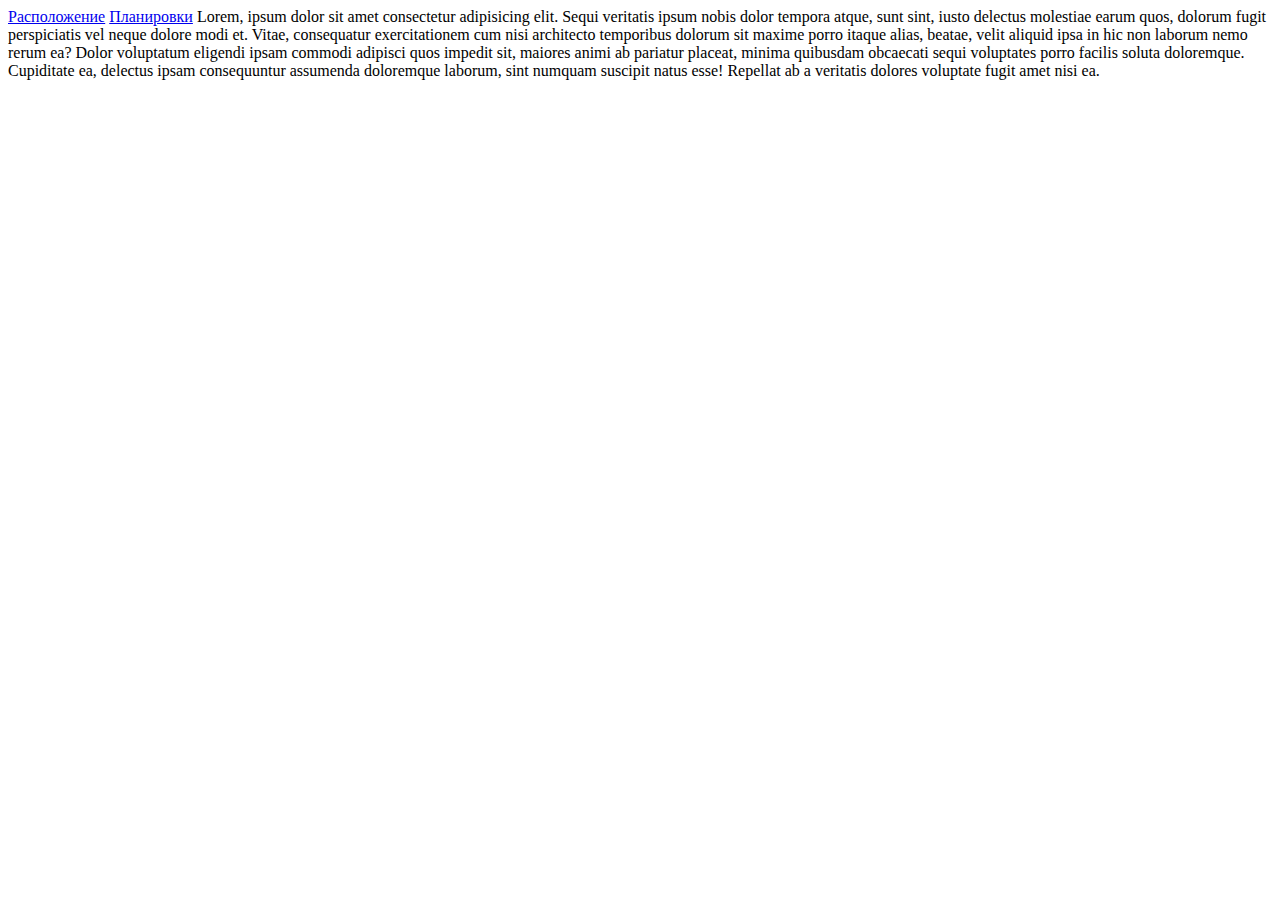
==== index.html @ dd92b2f6 "инициализация проекта" ====
<!DOCTYPE html>
<html lang="ru">
<head>
  <meta charset="UTF-8">
  <meta http-equiv="X-UA-Compatible" content="IE=edge">
  <meta name="viewport" content="width=device-width, initial-scale=1.0">
  <link rel="stylesheet" href="css/style.min.css">
  <title>Document</title>
  
</head>
<body>
  <a href="location.html">Расположение</a>
  <a href="plans.html">Планировки</a>
  Lorem, ipsum dolor sit amet consectetur adipisicing elit. Sequi veritatis ipsum nobis dolor tempora atque, sunt sint, iusto delectus molestiae earum quos, dolorum fugit perspiciatis vel neque dolore modi et. Vitae, consequatur exercitationem cum nisi architecto temporibus dolorum sit maxime porro itaque alias, beatae, velit aliquid ipsa in hic non laborum nemo rerum ea? Dolor voluptatum eligendi ipsam commodi adipisci quos impedit sit, maiores animi ab pariatur placeat, minima quibusdam obcaecati sequi voluptates porro facilis soluta doloremque. Cupiditate ea, delectus ipsam consequuntur assumenda doloremque laborum, sint numquam suscipit natus esse! Repellat ab a veritatis dolores voluptate fugit amet nisi ea.
</body>
</html>
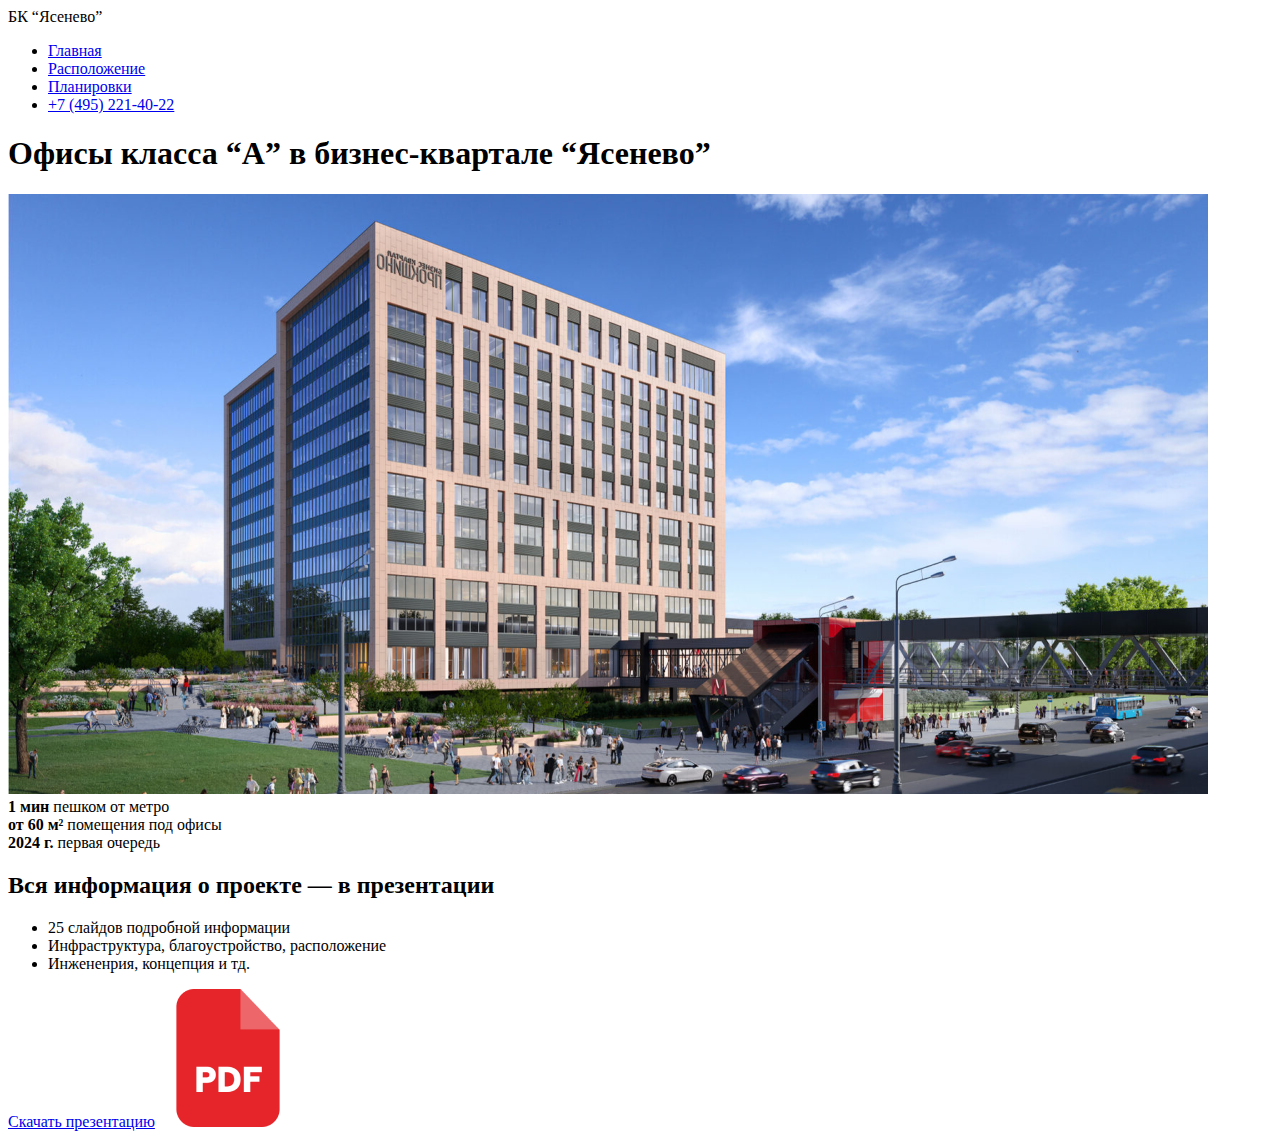
==== commit de7e0d36: "next" ====
--- a/index.html
+++ b/index.html
@@ -1,16 +1,65 @@
 <!DOCTYPE html>
 <html lang="ru">
+
 <head>
   <meta charset="UTF-8">
   <meta http-equiv="X-UA-Compatible" content="IE=edge">
   <meta name="viewport" content="width=device-width, initial-scale=1.0">
   <link rel="stylesheet" href="css/style.min.css">
-  <title>Document</title>
-  
+  <link rel="stylesheet" href="css/header.min.css">
+  <link rel="stylesheet" href="css/hero.min.css">
+  <title>БК “Ясенево” | Главная</title>
 </head>
+
 <body>
-  <a href="location.html">Расположение</a>
-  <a href="plans.html">Планировки</a>
-  Lorem, ipsum dolor sit amet consectetur adipisicing elit. Sequi veritatis ipsum nobis dolor tempora atque, sunt sint, iusto delectus molestiae earum quos, dolorum fugit perspiciatis vel neque dolore modi et. Vitae, consequatur exercitationem cum nisi architecto temporibus dolorum sit maxime porro itaque alias, beatae, velit aliquid ipsa in hic non laborum nemo rerum ea? Dolor voluptatum eligendi ipsam commodi adipisci quos impedit sit, maiores animi ab pariatur placeat, minima quibusdam obcaecati sequi voluptates porro facilis soluta doloremque. Cupiditate ea, delectus ipsam consequuntur assumenda doloremque laborum, sint numquam suscipit natus esse! Repellat ab a veritatis dolores voluptate fugit amet nisi ea.
+  <div class="wrapper">
+    <header>
+      <div class="container">
+        <div class="header">
+          <div class="header__logo">БК “Ясенево”</div>
+          <nav>
+            <ul class="nav">
+              <li class="nav__item"><a href="/">Главная</a></li>
+              <li class="nav__item"><a href="location.html">Расположение</a></li>
+              <li class="nav__item"><a href="plans.html">Планировки</a></li>
+              <li class="nav__item nav__item_button"><a href="tel:+74952214022">+7 (495) 221-40-22</a></li>
+            </ul>
+          </nav>
+        </div>
+      </div>
+    </header>
+    <main>
+      <div class="container">
+        <section class="hero">
+          <h1 class="hero__title">Офисы класса “А” в бизнес-квартале “Ясенево”</h1>
+          <img class="hero__image" src="/assets/images/Mask group.png" alt="Бизнес квартал">
+          <div class="hero__parametrs">
+            <div class="hero__parametrs__item">
+              <span><strong>1 мин</strong></span>
+              <span>пешком от метро</span>
+            </div>
+            <div class="hero__parametrs__item">
+              <span><strong>от 60 м²</strong></span>
+              <span>помещения под офисы</span>
+            </div>
+            <div class="hero__parametrs__item">
+              <span><strong>2024 г.</strong></span>
+              <span>первая очередь</span>
+            </div>
+          </div>
+        </section>
+        <section class="pdf">
+          <h2 class="pdf__title">Вся информация о проекте — в презентации</h2>
+          <ul>
+            <li>25 слайдов подробной информации</li>
+            <li>Инфраструктура, благоустройство, расположение</li>
+            <li>Инжененрия, концепция и тд.</li>
+          </ul>
+          <a href="/assets/Obrazets-polnogo-dizai-n-proekta-1.pdf" class="pdf__link pdf__link_button">Скачать презентацию</a>
+          <img src="/assets/images/image 6.png" alt="" class="pdf__image">
+        </section>
+      </div>
+    </main>
 </body>
+
 </html>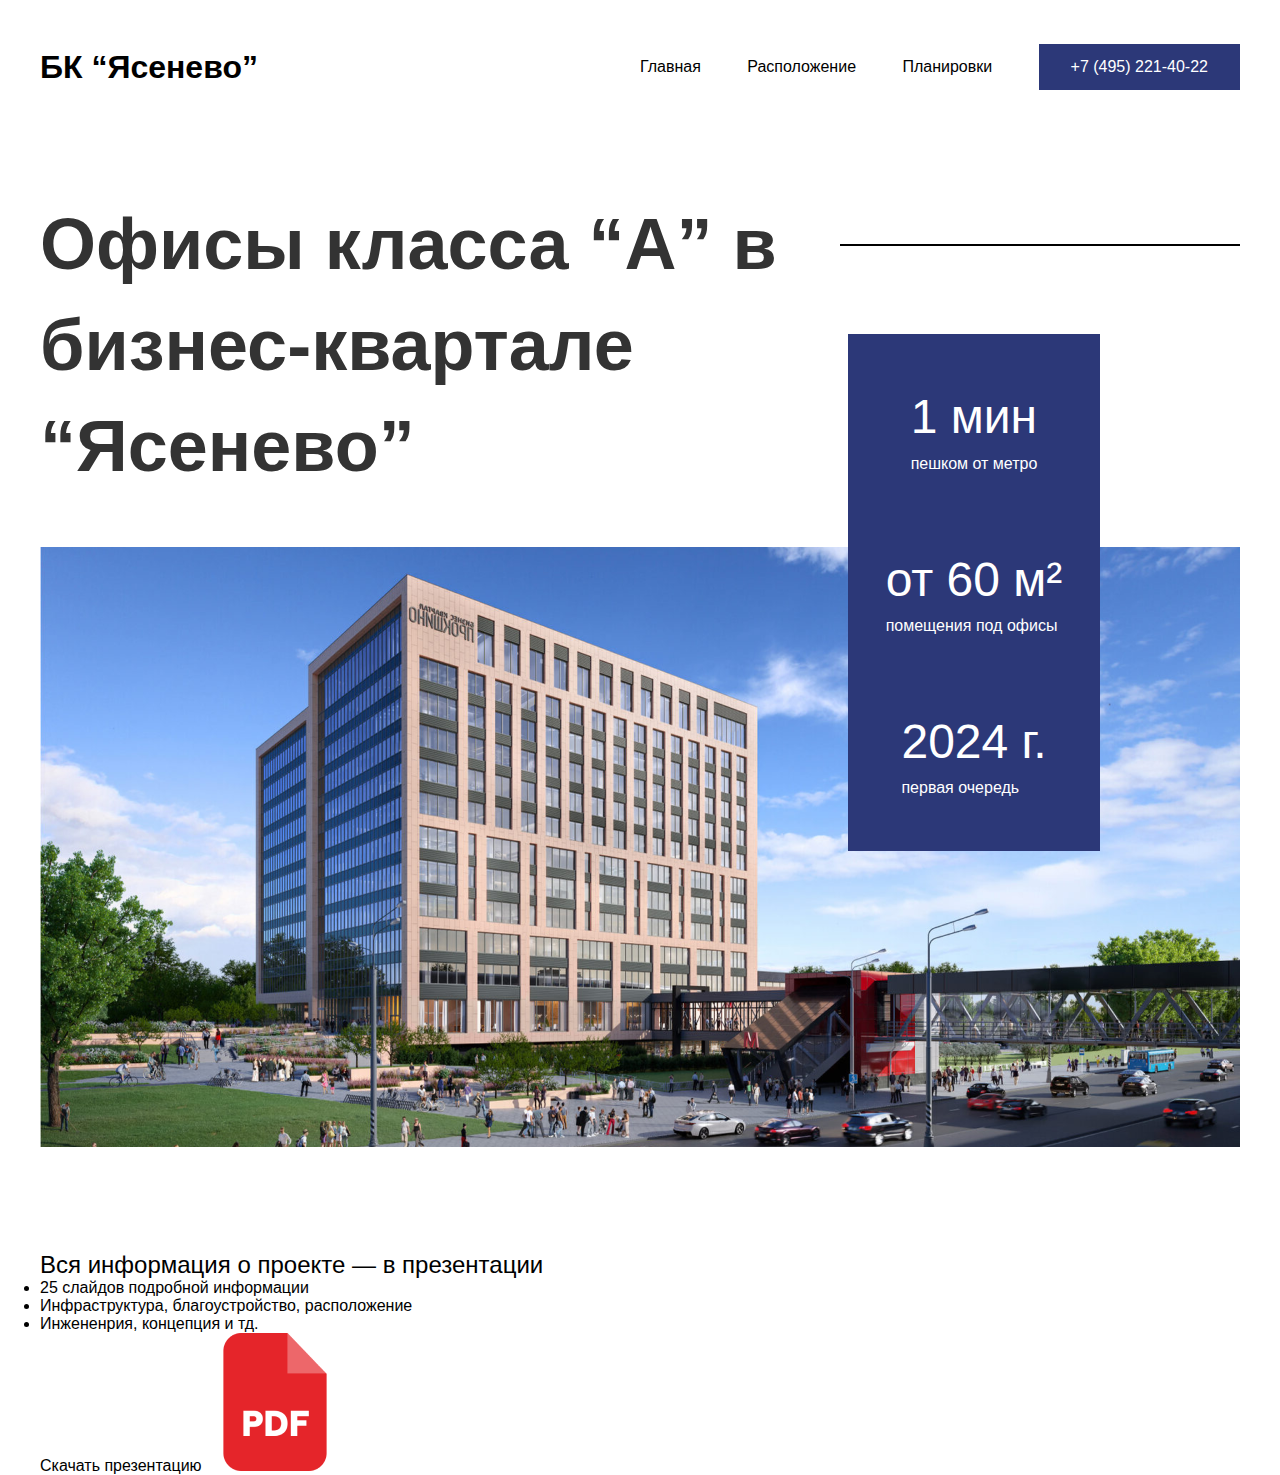
==== commit 67eec5b0: "step2" ====
--- a/index.html
+++ b/index.html
@@ -47,6 +47,7 @@
               <span>первая очередь</span>
             </div>
           </div>
+          
         </section>
         <section class="pdf">
           <h2 class="pdf__title">Вся информация о проекте — в презентации</h2>
--- a/css/style.min.css
+++ b/css/style.min.css
@@ -0,0 +1 @@
+@font-face{font-family:"Montserrat";src:url("../assets/fontsMontserrat-Regular.eot");src:local("Montserrat Regular"),local("Montserrat-Regular"),url("../assets/fontsMontserrat-Regular.eot?#iefix") format("embedded-opentype"),url("../assets/fontsMontserrat-Regular.woff2") format("woff2"),url("../assets/fontsMontserrat-Regular.woff") format("woff"),url("../assets/fontsMontserrat-Regular.ttf") format("truetype");font-weight:normal;font-style:normal}@font-face{font-family:"Montserrat";src:url("../assets/fontsMontserrat-Bold.eot");src:local("Montserrat Bold"),local("Montserrat-Bold"),url("../assets/fontsMontserrat-Bold.eot?#iefix") format("embedded-opentype"),url("../assets/fontsMontserrat-Bold.woff2") format("woff2"),url("../assets/fontsMontserrat-Bold.woff") format("woff"),url("../assets/fontsMontserrat-Bold.ttf") format("truetype");font-weight:bold;font-style:normal}@font-face{font-family:"Montserrat";src:url("../assets/fontsMontserrat-Medium.eot");src:local("Montserrat Medium"),local("Montserrat-Medium"),url("../assets/fontsMontserrat-Medium.eot?#iefix") format("embedded-opentype"),url("../assets/fontsMontserrat-Medium.woff2") format("woff2"),url("../assets/fontsMontserrat-Medium.woff") format("woff"),url("../assets/fontsMontserrat-Medium.ttf") format("truetype");font-weight:500;font-style:normal}@font-face{font-family:"Montserrat";src:url("../assets/fontsMontserrat-SemiBold.eot");src:local("Montserrat SemiBold"),local("Montserrat-SemiBold"),url("../assets/fontsMontserrat-SemiBold.eot?#iefix") format("embedded-opentype"),url("../assets/fontsMontserrat-SemiBold.woff2") format("woff2"),url("../assets/fontsMontserrat-SemiBold.woff") format("woff"),url("../assets/fontsMontserrat-SemiBold.ttf") format("truetype");font-weight:600;font-style:normal}*{margin:0;padding:0;font-family:Montserrat,sans-serif;font-weight:normal;-webkit-box-sizing:border-box;box-sizing:border-box}a{text-decoration:none;color:inherit}.container{width:1200px;margin:0 auto}.header{display:-webkit-box;display:-ms-flexbox;display:flex;-webkit-box-align:center;-ms-flex-align:center;align-items:center;-webkit-box-pack:justify;-ms-flex-pack:justify;justify-content:space-between;color:#000;margin-top:40px}.header__logo{font-weight:700;font-size:32px;line-height:170%}.nav{list-style:none;display:-webkit-box;display:-ms-flexbox;display:flex;-webkit-box-align:center;-ms-flex-align:center;align-items:center;-webkit-box-pack:justify;-ms-flex-pack:justify;justify-content:space-between;width:600px}.nav__item_button{color:#fff;padding:14px 32px;background:#2c3878}.hero{padding:100px 0;position:relative}.hero__title{font-weight:bold;font-size:72px;line-height:140%;max-width:760px;color:#333;margin-bottom:50px}.hero__title::after{position:absolute;content:"";top:150px;right:0;width:400px;height:2px;background:#000}.hero__title_smaller{font-size:52px}.hero .hero__image{width:100%;height:600px;-o-object-fit:cover;object-fit:cover}.hero .hero__parametrs{position:absolute;right:140px;top:240px;background:#2c3878;width:252px;display:-webkit-box;display:-ms-flexbox;display:flex;-webkit-box-orient:vertical;-webkit-box-direction:normal;-ms-flex-direction:column;flex-direction:column;-webkit-box-align:center;-ms-flex-align:center;align-items:center;-ms-flex-pack:distribute;justify-content:space-around;padding-top:30px}.hero .hero__parametrs__item{padding:40px 0}.hero .hero__parametrs__item span{display:block;color:#fff;font-weight:400;font-size:16px;padding-bottom:10px;line-height:160%}.hero .hero__parametrs__item strong{font-size:48px}/*# sourceMappingURL=style.min.css.map */--- a/css/header.min.css
+++ b/css/header.min.css
@@ -0,0 +1 @@
+.header{display:-webkit-box;display:-ms-flexbox;display:flex;-webkit-box-align:center;-ms-flex-align:center;align-items:center;-webkit-box-pack:justify;-ms-flex-pack:justify;justify-content:space-between;color:#000;margin-top:40px}.header__logo{font-weight:700;font-size:32px;line-height:170%}.nav{list-style:none;display:-webkit-box;display:-ms-flexbox;display:flex;-webkit-box-align:center;-ms-flex-align:center;align-items:center;-webkit-box-pack:justify;-ms-flex-pack:justify;justify-content:space-between;width:600px}.nav__item_button{color:#fff;padding:14px 32px;background:#2c3878}/*# sourceMappingURL=header.min.css.map */--- a/css/hero.min.css
+++ b/css/hero.min.css
@@ -0,0 +1 @@
+.hero{padding:100px 0;position:relative}.hero__title{font-weight:bold;font-size:72px;line-height:140%;max-width:760px;color:#333;margin-bottom:50px}.hero__title::after{position:absolute;content:"";top:150px;right:0;width:400px;height:2px;background:#000}.hero__title_smaller{font-size:52px}.hero .hero__image{width:100%;height:600px;-o-object-fit:cover;object-fit:cover}.hero .hero__parametrs{position:absolute;right:140px;top:240px;background:#2c3878;width:252px;display:-webkit-box;display:-ms-flexbox;display:flex;-webkit-box-orient:vertical;-webkit-box-direction:normal;-ms-flex-direction:column;flex-direction:column;-webkit-box-align:center;-ms-flex-align:center;align-items:center;-ms-flex-pack:distribute;justify-content:space-around;padding-top:30px}.hero .hero__parametrs__item{padding:40px 0}.hero .hero__parametrs__item span{display:block;color:#fff;font-weight:400;font-size:16px;padding-bottom:10px;line-height:160%}.hero .hero__parametrs__item strong{font-size:48px}/*# sourceMappingURL=hero.min.css.map */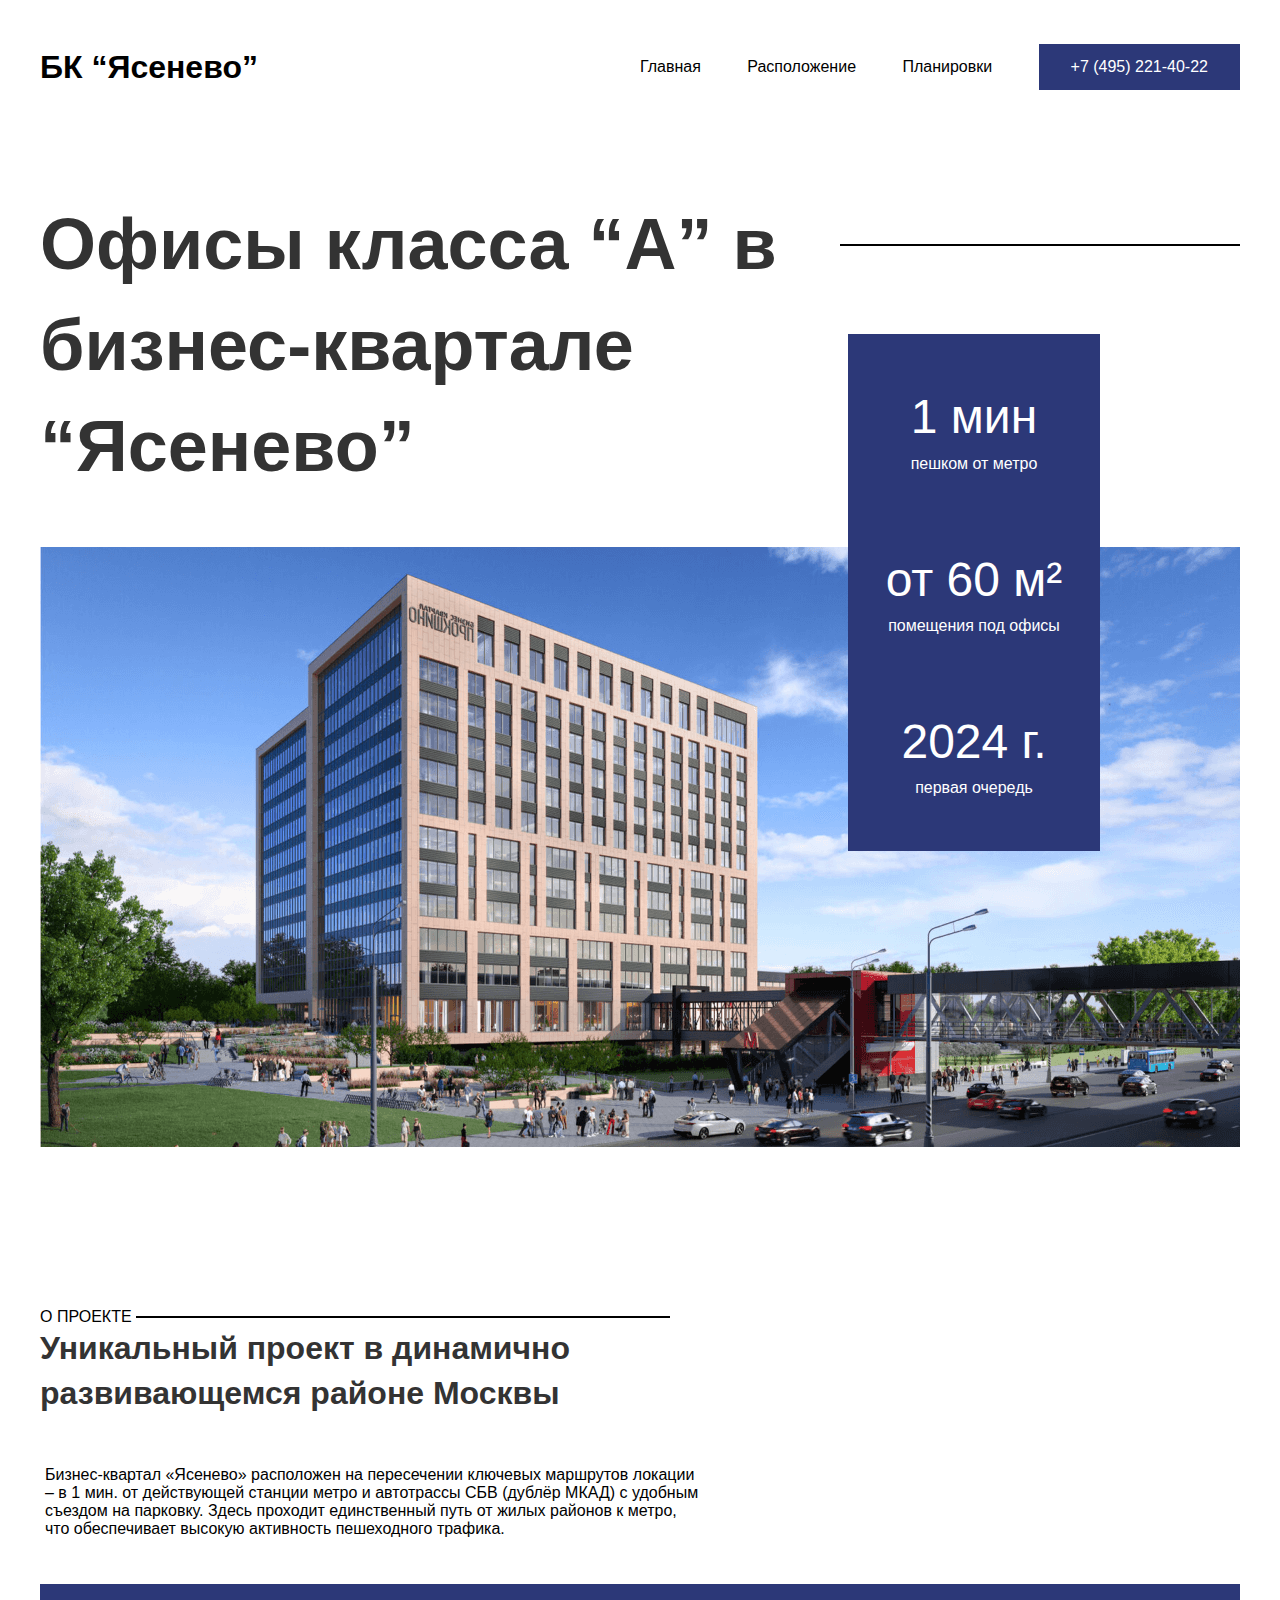
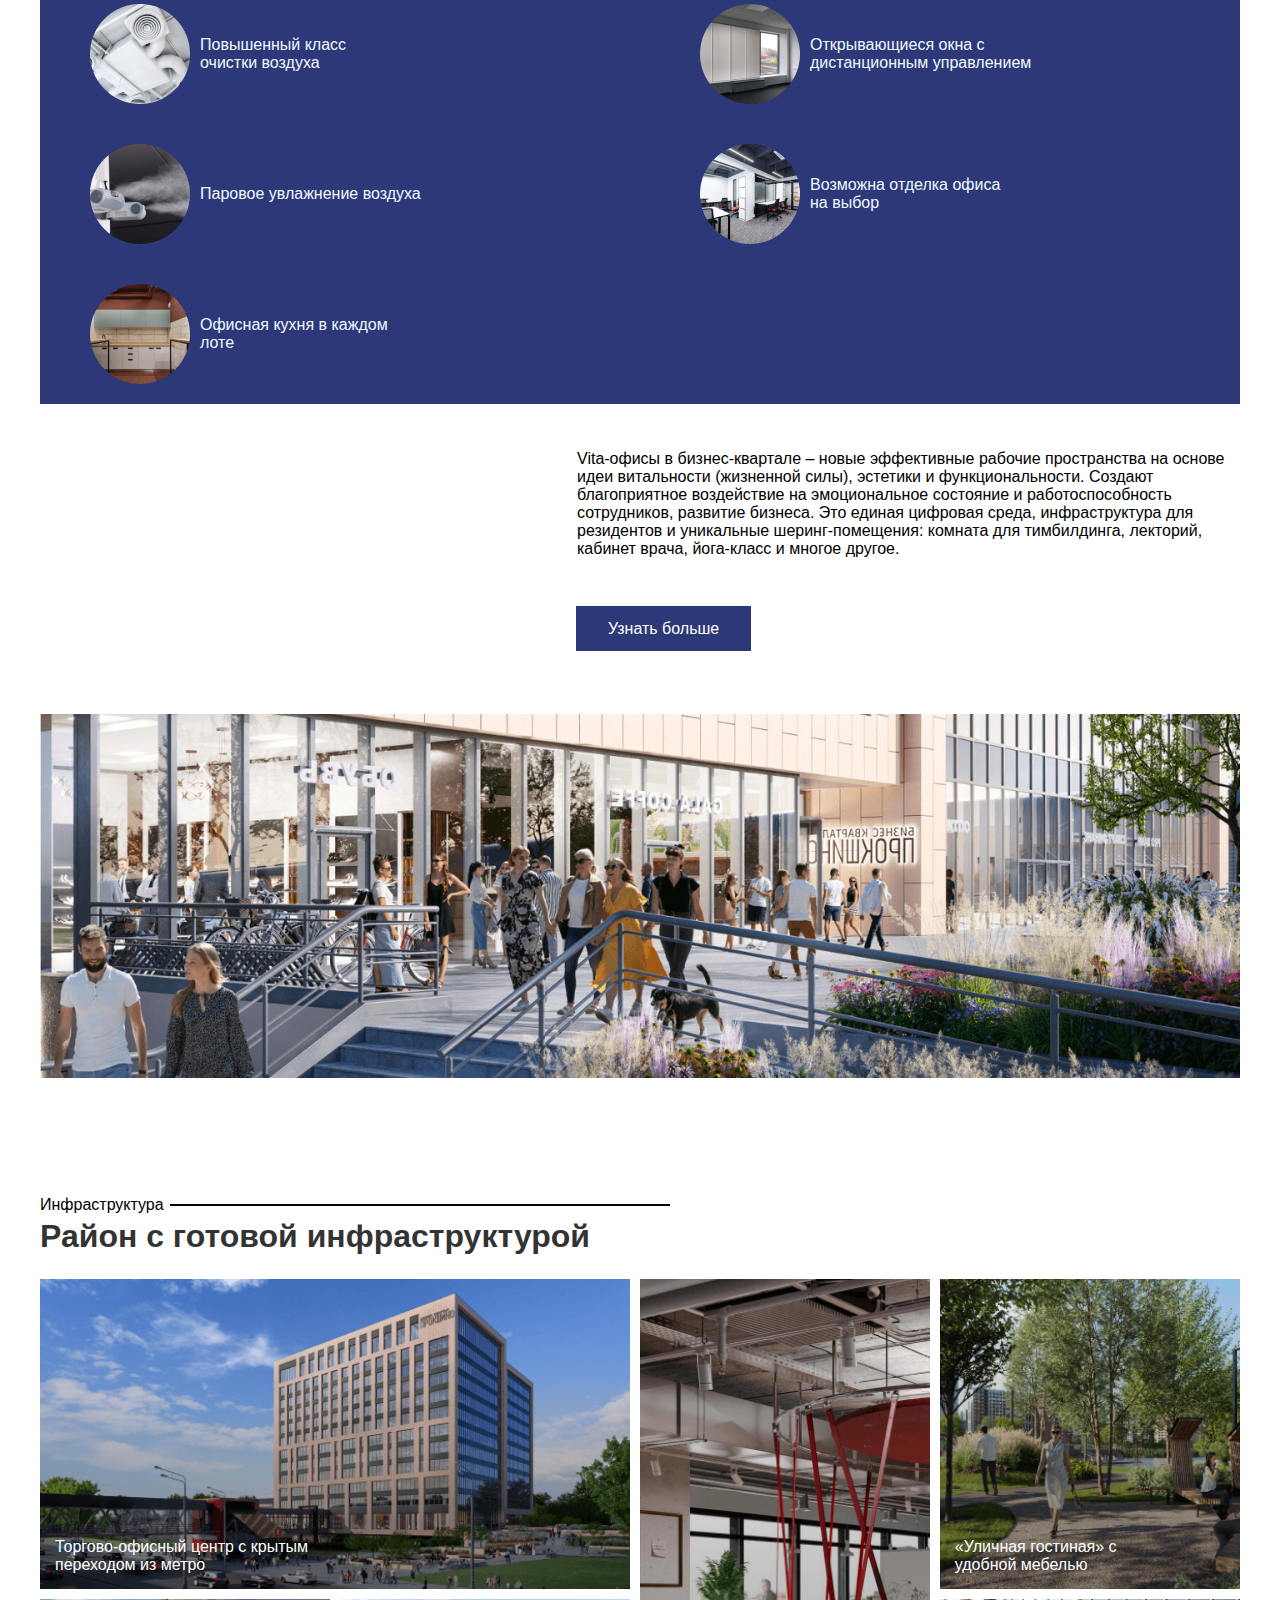
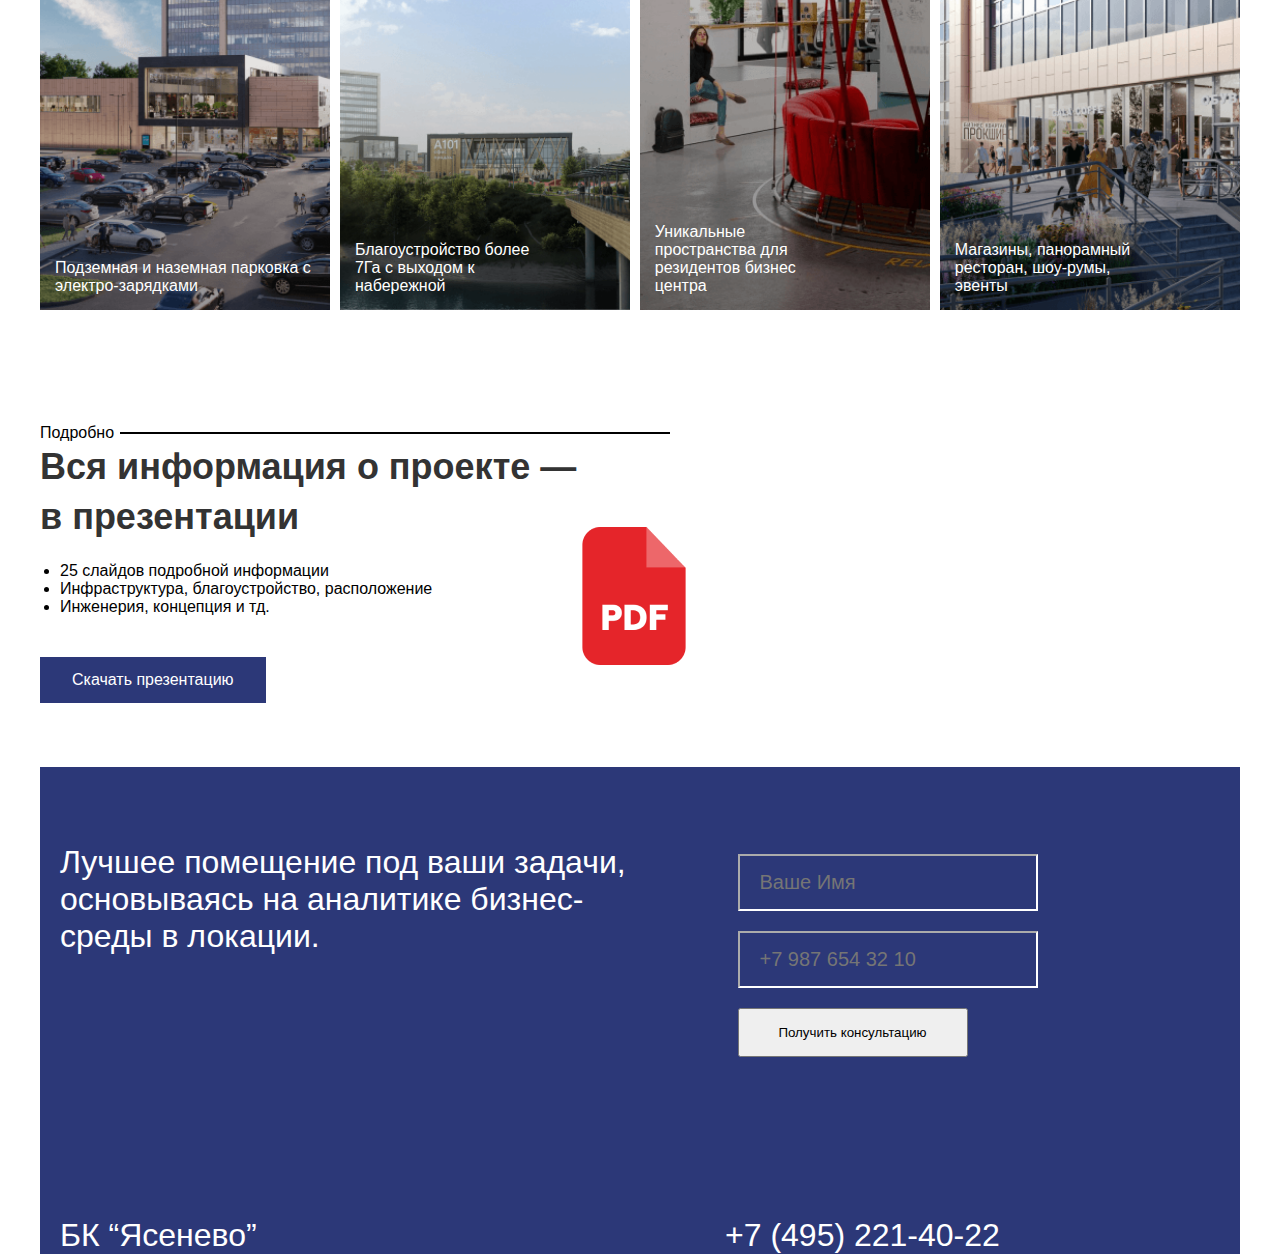
==== commit 5e4d4a9f: "step4" ====
--- a/index.html
+++ b/index.html
@@ -13,6 +13,7 @@
 
 <body>
   <div class="wrapper">
+
     <header>
       <div class="container">
         <div class="header">
@@ -22,7 +23,12 @@
               <li class="nav__item"><a href="/">Главная</a></li>
               <li class="nav__item"><a href="location.html">Расположение</a></li>
               <li class="nav__item"><a href="plans.html">Планировки</a></li>
-              <li class="nav__item nav__item_button"><a href="tel:+74952214022">+7 (495) 221-40-22</a></li>
+              <li class="nav__item nav__item_button">
+                <a href="tel:+74952214022">
+                  <span>+7 (495) 221-40-22</span>
+                  <img class="nav__item__image" src="assets/images/phone.png" alt="phone">
+                </a>
+              </li>
             </ul>
           </nav>
         </div>
@@ -32,8 +38,8 @@
       <div class="container">
         <section class="hero">
           <h1 class="hero__title">Офисы класса “А” в бизнес-квартале “Ясенево”</h1>
-          <img class="hero__image" src="/assets/images/Mask group.png" alt="Бизнес квартал">
-          <div class="hero__parametrs">
+
+          <div class="hero__parametrs hero__parametrs_large">
             <div class="hero__parametrs__item">
               <span><strong>1 мин</strong></span>
               <span>пешком от метро</span>
@@ -47,20 +53,136 @@
               <span>первая очередь</span>
             </div>
           </div>
-          
+          <img class="hero__image" src="assets/images/Mask group.png" alt="Бизнес квартал">
+          <nav>
+            <ul class="nav hero-nav">
+              <li class="nav__item nav__item_button"><a href="location.html">Расположение</a></li>
+              <li class="nav__item nav__item_button"><a href="plans.html">Планировки</a></li>
+            </ul>
+          </nav>
+
+        </section>
+        <section class="about">
+          <div class="about__p">
+            <span>О ПРОЕКТЕ</span>
+          </div>
+          <h2 class="about__title">Уникальный проект в динамично развивающемся районе Москвы</h2>
+          <p class="drr">
+            Бизнес-квартал «Ясенево» расположен на пересечении ключевых маршрутов локации – в 1 мин. от действующей
+            станции метро и автотрассы СБВ (дублёр МКАД) с удобным съездом на парковку. Здесь проходит
+            единственный путь
+            от жилых районов к метро, что обеспечивает высокую активность пешеходного трафика.</p>
+
+          <div class="flex-container">
+            <div class="image-with-text">
+              <img src="assets/images/image 4.png" alt="очистки воздуха">
+              <p>Повышенный класс<br> очистки воздуха</p>
+            </div>
+            <div class="image-with-text">
+              <img src="assets/images/image 4-1.png" alt="Открывающиеся окна">
+              <p>Открывающиеся окна с<br> дистанционным управлением</p>
+            </div>
+            <div class="image-with-text">
+              <img src="assets/images/image 4-2.png" alt="Паровое увлажнение воздуха">
+              <p>Паровое увлажнение воздуха</p>
+            </div>
+            <div class="image-with-text">
+              <img src="assets/images/image 4-3.png" alt="Возможна отделка офиса">
+              <p>Возможна отделка офиса<br> на выбор</p>
+            </div>
+            <div class="image-with-text">
+              <img src="assets/images/image 4-4.png" alt="Офисная кухня">
+              <p>Офисная кухня в каждом<br> лоте</p>
+            </div>
+
+          </div>
+
+          <p class="dr">
+            Vita-офисы в бизнес-квартале – новые эффективные рабочие пространства на основе идеи витальности (жизненной
+            силы), эстетики и функциональности. Создают благоприятное воздействие на эмоциональное состояние и
+            работоспособность сотрудников, развитие бизнеса. Это единая цифровая среда, инфраструктура для резидентов и
+            уникальные шеринг-помещения: комната для тимбилдинга, лекторий, кабинет врача, йога-класс и многое другое.
+          </p>
+          <div class="about__button"><a href="/" class="button">Узнать больше</a></div>
+          <div class="about__img"><img src="assets/images/image 3.png" alt="бизнес центр" class="images"></div>
+        </section>
+        <section class="inf">
+          <div class="inf__p">
+            <span>Инфраструктура</span>
+          </div>
+          <h2 class="inf__title">Район с готовой инфраструктурой</h2>
+
+          <div class="grid-container">
+            <div class="grid-item big"><img src="assets/images/image 5.png" alt="Image 1">
+              <div class="overlay">
+                <p>Торгово-офисный центр с крытым<br> переходом из метро</p>
+              </div>
+            </div>
+
+            <div class="grid-item"><img src="assets/images/image 5-1.png" alt="Image 2">
+              <div class="overlay">
+                <p>Подземная и наземная парковка с<br> электро-зарядками</p>
+              </div>
+            </div>
+            <div class="grid-item"><img src="assets/images/image 5-2.png" alt="Image 3">
+              <div class="overlay">
+                <p>Благоустройство более<br> 7Га с выходом к<br> набережной</p>
+              </div>
+            </div>
+            <div class="grid-item big1"><img src="assets/images/image 5-3.png" alt="Image 4">
+              <div class="overlay">
+                <p>Уникальные<br> пространства для<br> резидентов бизнес<br> центра</p>
+              </div>
+            </div>
+            <div class="grid-item"><img src="assets/images/image 5-4.png" alt="Image 5">
+              <div class="overlay">
+                <p>«Уличная гостиная» с<br> удобной мебелью</p>
+              </div>
+            </div>
+            <div class="grid-item"><img src="assets/images/image 5-5.png" alt="Image 6">
+              <div class="overlay">
+                <p>Магазины, панорамный<br> ресторан, шоу-румы,<br> эвенты</p>
+              </div>
+            </div>
+          </div>
+
         </section>
         <section class="pdf">
+          <div class="pdf__p">
+            <span>Подробно</span>
+          </div>
           <h2 class="pdf__title">Вся информация о проекте — в презентации</h2>
           <ul>
             <li>25 слайдов подробной информации</li>
             <li>Инфраструктура, благоустройство, расположение</li>
-            <li>Инжененрия, концепция и тд.</li>
+            <li>Инженерия, концепция и тд.</li>
           </ul>
-          <a href="/assets/Obrazets-polnogo-dizai-n-proekta-1.pdf" class="pdf__link pdf__link_button">Скачать презентацию</a>
-          <img src="/assets/images/image 6.png" alt="" class="pdf__image">
+          <img src="assets/images/image 6.png" alt="pdf" class="pdf__image">
+          <a href="/assets/Obrazets-polnogo-dizai-n-proekta-1.pdf" class="pdf__link pdf__link_button">Скачать
+            презентацию</a>
         </section>
       </div>
     </main>
+    <footer>
+      <div class="container">
+        <div class="footer">
+          <div class="f3">
+            Лучшее помещение под ваши задачи, основываясь на аналитике бизнес-среды в локации.
+
+          </div>
+          <div class="f4">
+            БК “Ясенево”
+          </div>
+          <form action="" class="order__form" method="get">
+            <input class="order__input" id="name" type="text" placeholder="Ваше Имя" required>
+            <input class="order__input" id="tel" type="tel" placeholder="+7 987 654 32 10" required>
+            <button type="submit" class="button">Получить консультацию</button>
+          </form>
+          <div class="button1">+7 (495) 221-40-22</div>
+        </div>
+      </div>
+    </footer>
+  </div>
 </body>
 
 </html>--- a/css/style.min.css
+++ b/css/style.min.css
@@ -1 +1 @@
-@font-face{font-family:"Montserrat";src:url("../assets/fontsMontserrat-Regular.eot");src:local("Montserrat Regular"),local("Montserrat-Regular"),url("../assets/fontsMontserrat-Regular.eot?#iefix") format("embedded-opentype"),url("../assets/fontsMontserrat-Regular.woff2") format("woff2"),url("../assets/fontsMontserrat-Regular.woff") format("woff"),url("../assets/fontsMontserrat-Regular.ttf") format("truetype");font-weight:normal;font-style:normal}@font-face{font-family:"Montserrat";src:url("../assets/fontsMontserrat-Bold.eot");src:local("Montserrat Bold"),local("Montserrat-Bold"),url("../assets/fontsMontserrat-Bold.eot?#iefix") format("embedded-opentype"),url("../assets/fontsMontserrat-Bold.woff2") format("woff2"),url("../assets/fontsMontserrat-Bold.woff") format("woff"),url("../assets/fontsMontserrat-Bold.ttf") format("truetype");font-weight:bold;font-style:normal}@font-face{font-family:"Montserrat";src:url("../assets/fontsMontserrat-Medium.eot");src:local("Montserrat Medium"),local("Montserrat-Medium"),url("../assets/fontsMontserrat-Medium.eot?#iefix") format("embedded-opentype"),url("../assets/fontsMontserrat-Medium.woff2") format("woff2"),url("../assets/fontsMontserrat-Medium.woff") format("woff"),url("../assets/fontsMontserrat-Medium.ttf") format("truetype");font-weight:500;font-style:normal}@font-face{font-family:"Montserrat";src:url("../assets/fontsMontserrat-SemiBold.eot");src:local("Montserrat SemiBold"),local("Montserrat-SemiBold"),url("../assets/fontsMontserrat-SemiBold.eot?#iefix") format("embedded-opentype"),url("../assets/fontsMontserrat-SemiBold.woff2") format("woff2"),url("../assets/fontsMontserrat-SemiBold.woff") format("woff"),url("../assets/fontsMontserrat-SemiBold.ttf") format("truetype");font-weight:600;font-style:normal}*{margin:0;padding:0;font-family:Montserrat,sans-serif;font-weight:normal;-webkit-box-sizing:border-box;box-sizing:border-box}a{text-decoration:none;color:inherit}.container{width:1200px;margin:0 auto}.header{display:-webkit-box;display:-ms-flexbox;display:flex;-webkit-box-align:center;-ms-flex-align:center;align-items:center;-webkit-box-pack:justify;-ms-flex-pack:justify;justify-content:space-between;color:#000;margin-top:40px}.header__logo{font-weight:700;font-size:32px;line-height:170%}.nav{list-style:none;display:-webkit-box;display:-ms-flexbox;display:flex;-webkit-box-align:center;-ms-flex-align:center;align-items:center;-webkit-box-pack:justify;-ms-flex-pack:justify;justify-content:space-between;width:600px}.nav__item_button{color:#fff;padding:14px 32px;background:#2c3878}.hero{padding:100px 0;position:relative}.hero__title{font-weight:bold;font-size:72px;line-height:140%;max-width:760px;color:#333;margin-bottom:50px}.hero__title::after{position:absolute;content:"";top:150px;right:0;width:400px;height:2px;background:#000}.hero__title_smaller{font-size:52px}.hero .hero__image{width:100%;height:600px;-o-object-fit:cover;object-fit:cover}.hero .hero__parametrs{position:absolute;right:140px;top:240px;background:#2c3878;width:252px;display:-webkit-box;display:-ms-flexbox;display:flex;-webkit-box-orient:vertical;-webkit-box-direction:normal;-ms-flex-direction:column;flex-direction:column;-webkit-box-align:center;-ms-flex-align:center;align-items:center;-ms-flex-pack:distribute;justify-content:space-around;padding-top:30px}.hero .hero__parametrs__item{padding:40px 0}.hero .hero__parametrs__item span{display:block;color:#fff;font-weight:400;font-size:16px;padding-bottom:10px;line-height:160%}.hero .hero__parametrs__item strong{font-size:48px}/*# sourceMappingURL=style.min.css.map */+@font-face{font-family:"Montserrat";src:url("../assets/fontsMontserrat-Regular.eot");src:local("Montserrat Regular"),local("Montserrat-Regular"),url("../assets/fontsMontserrat-Regular.eot?#iefix") format("embedded-opentype"),url("../assets/fontsMontserrat-Regular.woff2") format("woff2"),url("../assets/fontsMontserrat-Regular.woff") format("woff"),url("../assets/fontsMontserrat-Regular.ttf") format("truetype");font-weight:normal;font-style:normal}@font-face{font-family:"Montserrat";src:url("../assets/fontsMontserrat-Bold.eot");src:local("Montserrat Bold"),local("Montserrat-Bold"),url("../assets/fontsMontserrat-Bold.eot?#iefix") format("embedded-opentype"),url("../assets/fontsMontserrat-Bold.woff2") format("woff2"),url("../assets/fontsMontserrat-Bold.woff") format("woff"),url("../assets/fontsMontserrat-Bold.ttf") format("truetype");font-weight:bold;font-style:normal}@font-face{font-family:"Montserrat";src:url("../assets/fontsMontserrat-Medium.eot");src:local("Montserrat Medium"),local("Montserrat-Medium"),url("../assets/fontsMontserrat-Medium.eot?#iefix") format("embedded-opentype"),url("../assets/fontsMontserrat-Medium.woff2") format("woff2"),url("../assets/fontsMontserrat-Medium.woff") format("woff"),url("../assets/fontsMontserrat-Medium.ttf") format("truetype");font-weight:500;font-style:normal}@font-face{font-family:"Montserrat";src:url("../assets/fontsMontserrat-SemiBold.eot");src:local("Montserrat SemiBold"),local("Montserrat-SemiBold"),url("../assets/fontsMontserrat-SemiBold.eot?#iefix") format("embedded-opentype"),url("../assets/fontsMontserrat-SemiBold.woff2") format("woff2"),url("../assets/fontsMontserrat-SemiBold.woff") format("woff"),url("../assets/fontsMontserrat-SemiBold.ttf") format("truetype");font-weight:600;font-style:normal}*{margin:0;padding:0;font-family:Montserrat,sans-serif;font-weight:normal;-webkit-box-sizing:border-box;box-sizing:border-box}a{text-decoration:none;color:inherit}.container{width:1200px;margin:0 auto}@media screen and (max-width: 1279px)and (min-width: 768px){.container{width:90vw}}@media screen and (max-width: 767px){.container{width:auto;margin:0 15px}}.header{display:-webkit-box;display:-ms-flexbox;display:flex;-webkit-box-align:center;-ms-flex-align:center;align-items:center;-webkit-box-pack:justify;-ms-flex-pack:justify;justify-content:space-between;color:#000;margin-top:40px}.header__logo{font-weight:700;font-size:32px;line-height:170%}.nav{list-style:none;display:-webkit-box;display:-ms-flexbox;display:flex;-webkit-box-align:center;-ms-flex-align:center;align-items:center;-webkit-box-pack:justify;-ms-flex-pack:justify;justify-content:space-between;width:600px}.nav__item_button{color:#fff;padding:14px 32px;background:#2c3878}.nav__item__image{display:none}@media screen and (max-width: 1279px)and (min-width: 768px){.header__logo{font-size:20px}.nav{width:480px}.nav__item{font-size:14px}.nav__item:first-child{display:none}}@media screen and (max-width: 767px){.header{margin-top:15px}.header__logo{font-size:20px}.nav{width:auto}.nav__item{padding:12px 20px}.nav__item:not(:last-child){display:none}.nav__item span{display:none}.nav__item__image{display:block}}.about{padding:57px 0;position:relative}.about__p{text-align:left;width:100%;margin:0 auto;overflow:hidden}.about__p span{position:relative}.about__p span::before{display:block;width:534px;content:"";position:absolute;border-bottom:2px solid #000;top:50%;left:96px}.about__title{font-weight:bold;font-size:32px;line-height:140%;max-width:550px;color:#333;margin-bottom:5px}.about__img{width:100%;height:100%}.about__img .images{width:100%;height:auto;-o-object-fit:cover;object-fit:cover}.about .drr{padding:46px 5px;text-align:left;margin-right:532px}.about .dr{text-align:left;margin-left:532px;padding:46px 5px}.about__button{padding:46px}.about__button .button{color:#fff;padding:14px 32px;background:#2c3878;top:-30px;left:490px;position:relative}.about .flex-container{display:-webkit-box;display:-ms-flexbox;display:flex;-ms-flex-wrap:wrap;flex-wrap:wrap;-webkit-box-pack:justify;-ms-flex-pack:justify;justify-content:space-between;background:#2c3878;color:#f0f8ff}.about .image-with-text{display:-webkit-box;display:-ms-flexbox;display:flex;-webkit-box-align:center;-ms-flex-align:center;align-items:center;margin-bottom:20px;margin-top:20px;padding-left:50px;-webkit-box-flex:0;-ms-flex:0 0 calc(50% - 10px);flex:0 0 calc(50% - 10px);max-width:calc(50% - 10px)}.about .image-with-text img{max-width:100%;margin-right:10px}.about .image-with-text p{word-wrap:break-word}@media screen and (max-width: 1279px)and (min-width: 768px){.about{padding:57px}.about__p span::before{display:block;width:534px;content:"";position:absolute;border-bottom:2px solid #000;top:50%;left:130px}.about__title{font-size:40px;max-width:480px;color:#333;margin-bottom:5px}.about__title::after{top:130px;right:0;width:30vw}.about .drr{font-size:18px;width:100%}.about .dr{font-size:18px;max-width:100%;margin:0}.about__button{padding:46px}.about__button .button{color:#fff;padding:14px 32px;background:#2c3878;top:-40px;left:-40px;position:relative}}@media screen and (max-width: 767px){.about{padding:10px 0}.about__title{font-size:24px;max-width:100%;margin-bottom:5px}.about__title::before{width:0}.about .drr{font-size:10px;width:100%}.about .dr{font-size:10px;max-width:100%;margin:0}.about__button{padding:46px}.about__button .button{color:#fff;padding:14px 32px;background:#2c3878;top:-40px;left:-40px;position:relative}.about .image-with-text{-webkit-box-flex:0;-ms-flex:0 0 100%;flex:0 0 100%;max-width:100%}}.hero{padding:57px 0;position:relative}.hero__title{font-weight:bold;font-size:72px;line-height:140%;max-width:760px;color:#333;margin-bottom:50px}.hero__title::after{position:absolute;content:"";top:150px;right:0;width:400px;height:2px;background:#000}.hero__title_smaller{font-size:52px}.hero__image{-o-object-fit:cover;object-fit:cover;width:100%;height:600px}.hero__parametrs{position:absolute;right:140px;top:240px;background:#2c3878;width:252px;display:-webkit-box;display:-ms-flexbox;display:flex;-webkit-box-orient:vertical;-webkit-box-direction:normal;-ms-flex-direction:column;flex-direction:column;-webkit-box-align:center;-ms-flex-align:center;align-items:center;-ms-flex-pack:distribute;justify-content:space-around;padding-top:30px}.hero__parametrs__item{padding:40px 0;text-align:center}.hero__parametrs__item span{display:block;color:#fff;font-weight:400;font-size:16px;padding-bottom:10px;line-height:160%}.hero__parametrs__item strong{font-size:48px}.hero-nav{display:none}@media screen and (max-width: 1279px)and (min-width: 768px){.hero{padding:57px}.hero__image{height:400px}.hero__title{font-size:40px;max-width:480px;color:#333;margin-bottom:40px}.hero__title::after{top:130px;right:0;width:30vw}.hero__title_smaller{font-size:32px}.hero__parametrs{position:static;width:100%;-webkit-box-orient:horizontal;-webkit-box-direction:normal;-ms-flex-direction:row;flex-direction:row;-webkit-box-pack:space-evenly;-ms-flex-pack:space-evenly;justify-content:space-evenly}.hero__parametrs:not(.hero__parametrs_large){position:absolute;top:auto;right:0;height:160px;width:240px}.hero__parametrs__item{padding:30px 0}.hero__parametrs__item strong{font-size:40px}}@media screen and (max-width: 767px){.hero{padding:10px 0}.hero__image{height:200px}.hero__title{font-size:24px;max-width:100%;margin-bottom:20px}.hero__title::after{width:0}.hero__title_smaller{font-size:24px}.hero__parametrs{position:static;width:100%;-webkit-box-orient:horizontal;-webkit-box-direction:normal;-ms-flex-direction:row;flex-direction:row;-webkit-box-pack:space-evenly;-ms-flex-pack:space-evenly;justify-content:space-evenly;padding-top:15px}.hero__parametrs:not(.hero__parametrs_large){position:absolute;top:auto;right:0;height:90px;width:150px}.hero__parametrs__item{padding:20px 0}.hero__parametrs__item span{font-size:10px;padding-bottom:5px}.hero__parametrs__item strong{font-size:20px}.hero-nav{display:-webkit-box;display:-ms-flexbox;display:flex;width:100%;-webkit-box-pack:justify;-ms-flex-pack:justify;justify-content:space-between}.hero-nav .nav__item{font-size:14px;text-align:center;-webkit-box-flex:1;-ms-flex:1;flex:1;display:block;margin:15px 5px}}.inf{padding:57px 0;position:relative}.inf__p{text-align:left;width:100%;margin:0 auto;overflow:hidden}.inf__p span{position:relative}.inf__p span::before{display:block;width:500px;content:"";position:absolute;border-bottom:2px solid #000;top:50%;left:130px}.inf__title{font-weight:bold;font-size:32px;line-height:140%;max-width:550px;color:#333;margin-bottom:20px}.inf .grid-container{display:grid;grid-template-columns:repeat(3, 1fr);grid-template-rows:repeat(2, 1fr);gap:10px}.inf .grid-item{position:relative;overflow:hidden}.inf .grid-item img{width:100%;height:100%;-o-object-fit:cover;object-fit:cover}.inf .overlay{position:absolute;bottom:5px;left:5px;padding:10px;color:#fff}.inf .overlay p{word-wrap:break-word}.inf .big{grid-column:span 2}.inf .big1{grid-row:span 2}.inf .grid-item:nth-child(4){grid-column:3}.inf .grid-item:nth-child(5){grid-column:4;grid-row:1}.inf .grid-item:nth-child(6){grid-column:4;grid-row:2}.inf .grid-item:nth-child(3){grid-column:2;grid-row:2}.inf .grid-item:nth-child(2){grid-column:1;grid-row:2}@media screen and (max-width: 1278px){.inf .grid-container{grid-template-columns:repeat(2, 1fr);grid-template-rows:repeat(4, 1fr)}.inf__p span::before{display:block;width:534px;content:"";position:absolute;border-bottom:2px solid #000;top:50%;left:170px}.inf .grid-item img{width:100%;height:100%;-o-object-fit:cover;object-fit:cover;max-height:100%}.inf .grid-item:nth-child(1){grid-column:span 2;grid-row:1}.inf .grid-item:nth-child(2){grid-row:2;grid-column:1}.inf .grid-item:nth-child(3){grid-column:2;grid-row:2}.inf .grid-item:nth-child(4){grid-column:1}.inf .grid-item:nth-child(5){grid-column:2;grid-row:3}.inf .grid-item:nth-child(6){grid-column:2;grid-row:4}}@media screen and (max-width: 480px){.inf{padding:10px}.inf__title{font-weight:bold;font-size:20px;line-height:140%;max-width:550px;color:#333;margin-bottom:20px}.inf .grid-container{grid-template-columns:repeat(1, 1fr);grid-template-rows:auto}.inf .grid-item{grid-column:auto;grid-row:auto}.inf .grid-item:nth-child(1){grid-column:1;grid-row:1}.inf .grid-item:nth-child(2){grid-row:2;grid-column:1}.inf .grid-item:nth-child(3){grid-column:1;grid-row:3}.inf .grid-item:nth-child(4){grid-column:1;grid-row:4}.inf .grid-item:nth-child(5){grid-column:1;grid-row:5}.inf .grid-item:nth-child(6){grid-column:1;grid-row:6}}.map{padding:57px 0;position:relative}.map__img{width:100%;height:100%;padding-top:25px}.map__img .images{width:100%;height:auto;-o-object-fit:cover;object-fit:cover}.map__p{text-align:left;width:100%;margin:0 auto;overflow:hidden}.map__p span{position:relative}.map__p span::before{display:block;width:500px;content:"";position:absolute;border-bottom:2px solid #000;top:50%;left:130px}.map__drr{padding:46px 5px;text-align:left;margin-right:532px}@media screen and (max-width: 768px){.map__drr{width:100%;font-size:18px}.map .grid-item img{width:100%;height:100%;-o-object-fit:cover;object-fit:cover;max-height:100%}}@media screen and (max-width: 768px)and (max-width: 480px){.map{padding:10px}.map__drr{width:100%;font-size:10px}.map .grid-container{grid-template-columns:repeat(1, 1fr)}}.pdf{padding:57px 0;position:relative;height:400px}.pdf__p{text-align:left;width:100%;margin:0 auto;overflow:hidden}.pdf__p span{position:relative}.pdf__p span::before{display:block;width:550px;content:"";position:absolute;border-bottom:2px solid #000;top:50%;left:80px}.pdf__title{font-weight:bold;font-size:36px;line-height:140%;max-width:550px;color:#333;margin-bottom:20px}.pdf__image{-o-object-fit:cover;object-fit:cover;width:138px;height:138px;top:160px;left:525px;position:absolute}.pdf__link_button{color:#fff;padding:14px 32px;background:#2c3878;top:290px;left:0px;position:absolute}.pdf ul{margin-left:20px}@media screen and (max-width: 1279px)and (min-width: 767px){.pdf__image{-o-object-fit:cover;object-fit:cover;width:100px;height:100px;top:160px;left:600px;position:absolute}.pdf__link_button{color:#fff;padding:14px 32px;background:#2c3878;top:290px;left:3px;position:absolute}.pdf__title{font-weight:bold;font-size:37px;line-height:140%;max-width:550px;color:#333;margin-bottom:20px}}@media screen and (max-width: 767px)and (min-width: 480px){.pdf__image{-o-object-fit:cover;object-fit:cover;width:100px;height:100px;top:160px;left:600px;position:absolute}.pdf__link_button{color:#fff;padding:14px 32px;background:#2c3878;top:290px;left:3px;position:absolute}.pdf__title{font-weight:bold;font-size:37px;line-height:140%;max-width:550px;color:#333;margin-bottom:20px}}@media screen and (max-width: 480px){.pdf{padding:10px}.pdf__image{-o-object-fit:cover;object-fit:cover;width:80px;height:80px;top:215px;left:3px;position:absolute}.pdf__link_button{color:#fff;padding:14px 32px;background:#2c3878;top:305px;left:3px;position:absolute}.pdf__title{font-weight:bold;font-size:20px;line-height:140%;max-width:550px;color:#333;margin-bottom:20px}}.plans{padding:57px 0;position:relative}.plans__p{text-align:left;width:100%;margin:0 auto;overflow:hidden}.plans__p span{position:relative}.plans__p span::before{display:block;width:534px;content:"";position:absolute;border-bottom:2px solid #000;top:50%;left:110px}.plans__img{width:100%;height:100%}.plans__img .images{width:100%;height:auto;-o-object-fit:cover;object-fit:cover}.plans__drr{padding:46px 5px;text-align:left;margin-right:532px}.plans .grid-container{display:grid;grid-template-columns:repeat(3, 1fr);grid-template-rows:repeat(2, auto);grid-gap:20px;padding-top:20px}.plans .grid-item{border:1px solid #ccc;border-radius:5px;overflow:hidden;position:relative}.plans .grid-item img{width:100%;height:auto;display:block}.plans .grid-item h3{margin:0;padding:10px;text-align:left}.plans .grid-item p{margin:0;padding:10px;text-align:left}.plans .grid-item button{text-align:center;background-color:#2c3878;color:#fff;padding:14px 32px}.plans .grid-item:nth-child(2) h3,.plans .grid-item:nth-child(2) p,.plans .grid-item:nth-child(2) button{position:relative;top:11px}@media screen and (max-width: 768px){.plans__drr{width:100%;font-size:18px}.plans .grid-container{grid-template-columns:repeat(2, 1fr)}.plans .grid-item:nth-child(2) h3,.plans .grid-item:nth-child(2) p,.plans .grid-item:nth-child(2) button{position:relative;top:10px}}@media screen and (max-width: 768px)and (max-width: 480px){.plans{padding:10px}.plans__drr{width:100%;font-size:10px}.plans .grid-container{grid-template-columns:repeat(1, 1fr)}.plans .grid-item:nth-child(2) h3,.plans .grid-item:nth-child(2) p,.plans .grid-item:nth-child(2) button{position:relative;top:10px}}.footer{position:relative;background-color:#2c3878;gap:10px;display:grid;grid-template-columns:repeat(2, 1fr);grid-template-rows:auto}.f3{text-align:left;font-size:32px;color:#fff;padding-top:77px;padding-left:20px}.f4{text-align:left;width:100%;color:#fff;padding-top:150px;font-size:32px;padding-left:20px}.order__form{margin:0 auto;width:410px;margin-top:87px}.order__input{display:block;width:300px;border-color:#fff;background:#2c3878;padding:15px 20px;font-weight:400;font-size:20px;line-height:20px;margin-bottom:20px;color:#fff}.button{width:230px;height:49px}.button1{width:230px;height:49px;width:100%;color:#fff;padding-top:150px;font-size:32px;padding-left:80px}.f3:nth-child(1){grid-column:1;grid-row:1}.f4:nth-child(2){grid-column:1;grid-row:2}@media screen and (max-width: 1279px)and (min-width: 767px){.footer .order__form:nth-child(3){grid-column:1;grid-row:2}.footer .button1:nth-child(4){grid-column:2;grid-row:3}.footer .f4:nth-child(2){grid-column:1;grid-row:3}}@media screen and (max-width: 767px)and (ьшт-width: 480px){.footer .order__form:nth-child(3){grid-column:1;grid-row:2}.footer .button1:nth-child(4){grid-column:2;grid-row:3}.footer .f4:nth-child(2){grid-column:1;grid-row:3}}@media screen and (max-width: 480px){.footer .order__form:nth-child(3){grid-column:1;grid-row:2}.footer .f3:nth-child(1){grid-column:1;grid-row:1}.footer .f4:nth-child(2){grid-column:1;grid-row:4}.footer .button1:nth-child(4){grid-column:1;grid-row:3}.footer .f3{font-size:20px}.footer .f4{font-size:20px;padding-top:45px}.footer .order__form{width:370px;padding-left:20px}.footer .button1{padding-top:120px;padding-left:20px;font-size:20px}}/*# sourceMappingURL=style.min.css.map */--- a/css/header.min.css
+++ b/css/header.min.css
@@ -1 +1 @@
-.header{display:-webkit-box;display:-ms-flexbox;display:flex;-webkit-box-align:center;-ms-flex-align:center;align-items:center;-webkit-box-pack:justify;-ms-flex-pack:justify;justify-content:space-between;color:#000;margin-top:40px}.header__logo{font-weight:700;font-size:32px;line-height:170%}.nav{list-style:none;display:-webkit-box;display:-ms-flexbox;display:flex;-webkit-box-align:center;-ms-flex-align:center;align-items:center;-webkit-box-pack:justify;-ms-flex-pack:justify;justify-content:space-between;width:600px}.nav__item_button{color:#fff;padding:14px 32px;background:#2c3878}/*# sourceMappingURL=header.min.css.map */+.header{display:-webkit-box;display:-ms-flexbox;display:flex;-webkit-box-align:center;-ms-flex-align:center;align-items:center;-webkit-box-pack:justify;-ms-flex-pack:justify;justify-content:space-between;color:#000;margin-top:40px}.header__logo{font-weight:700;font-size:32px;line-height:170%}.nav{list-style:none;display:-webkit-box;display:-ms-flexbox;display:flex;-webkit-box-align:center;-ms-flex-align:center;align-items:center;-webkit-box-pack:justify;-ms-flex-pack:justify;justify-content:space-between;width:600px}.nav__item_button{color:#fff;padding:14px 32px;background:#2c3878}.nav__item__image{display:none}@media screen and (max-width: 1279px)and (min-width: 768px){.header__logo{font-size:20px}.nav{width:480px}.nav__item{font-size:14px}.nav__item:first-child{display:none}}@media screen and (max-width: 767px){.header{margin-top:15px}.header__logo{font-size:20px}.nav{width:auto}.nav__item{padding:12px 20px}.nav__item:not(:last-child){display:none}.nav__item span{display:none}.nav__item__image{display:block}}/*# sourceMappingURL=header.min.css.map */--- a/css/hero.min.css
+++ b/css/hero.min.css
@@ -1 +1 @@
-.hero{padding:100px 0;position:relative}.hero__title{font-weight:bold;font-size:72px;line-height:140%;max-width:760px;color:#333;margin-bottom:50px}.hero__title::after{position:absolute;content:"";top:150px;right:0;width:400px;height:2px;background:#000}.hero__title_smaller{font-size:52px}.hero .hero__image{width:100%;height:600px;-o-object-fit:cover;object-fit:cover}.hero .hero__parametrs{position:absolute;right:140px;top:240px;background:#2c3878;width:252px;display:-webkit-box;display:-ms-flexbox;display:flex;-webkit-box-orient:vertical;-webkit-box-direction:normal;-ms-flex-direction:column;flex-direction:column;-webkit-box-align:center;-ms-flex-align:center;align-items:center;-ms-flex-pack:distribute;justify-content:space-around;padding-top:30px}.hero .hero__parametrs__item{padding:40px 0}.hero .hero__parametrs__item span{display:block;color:#fff;font-weight:400;font-size:16px;padding-bottom:10px;line-height:160%}.hero .hero__parametrs__item strong{font-size:48px}/*# sourceMappingURL=hero.min.css.map */+.hero{padding:100px 0;position:relative}.hero__title{font-weight:bold;font-size:72px;line-height:140%;max-width:760px;color:#333;margin-bottom:50px}.hero__title::after{position:absolute;content:"";top:150px;right:0;width:400px;height:2px;background:#000}.hero__title_smaller{font-size:52px}.hero__image{-o-object-fit:cover;object-fit:cover;width:100%;height:600px}.hero__parametrs{position:absolute;right:140px;top:240px;background:#2c3878;width:252px;display:-webkit-box;display:-ms-flexbox;display:flex;-webkit-box-orient:vertical;-webkit-box-direction:normal;-ms-flex-direction:column;flex-direction:column;-webkit-box-align:center;-ms-flex-align:center;align-items:center;-ms-flex-pack:distribute;justify-content:space-around;padding-top:30px}.hero__parametrs__item{padding:40px 0;text-align:center}.hero__parametrs__item span{display:block;color:#fff;font-weight:400;font-size:16px;padding-bottom:10px;line-height:160%}.hero__parametrs__item strong{font-size:48px}.hero-nav{display:none}@media screen and (max-width: 1279px)and (min-width: 768px){.hero__image{height:400px}.hero__title{font-size:40px;max-width:480px;color:#333;margin-bottom:40px}.hero__title::after{top:130px;right:0;width:30vw}.hero__title_smaller{font-size:32px}.hero__parametrs{position:static;width:100%;-webkit-box-orient:horizontal;-webkit-box-direction:normal;-ms-flex-direction:row;flex-direction:row;-webkit-box-pack:space-evenly;-ms-flex-pack:space-evenly;justify-content:space-evenly}.hero__parametrs:not(.hero__parametrs_large){position:absolute;top:auto;right:0;height:160px;width:240px}.hero__parametrs__item{padding:30px 0}.hero__parametrs__item strong{font-size:40px}}@media screen and (max-width: 767px){.hero{padding:50px 0}.hero__image{height:200px}.hero__title{font-size:24px;max-width:100%;margin-bottom:20px}.hero__title::after{width:0}.hero__title_smaller{font-size:24px}.hero__parametrs{position:static;width:100%;-webkit-box-orient:horizontal;-webkit-box-direction:normal;-ms-flex-direction:row;flex-direction:row;-webkit-box-pack:space-evenly;-ms-flex-pack:space-evenly;justify-content:space-evenly;padding-top:15px}.hero__parametrs:not(.hero__parametrs_large){position:absolute;top:auto;right:0;height:90px;width:150px}.hero__parametrs__item{padding:20px 0}.hero__parametrs__item span{font-size:10px;padding-bottom:5px}.hero__parametrs__item strong{font-size:20px}.hero-nav{display:-webkit-box;display:-ms-flexbox;display:flex;width:100%;-webkit-box-pack:justify;-ms-flex-pack:justify;justify-content:space-between}.hero-nav .nav__item{font-size:14px;text-align:center;-webkit-box-flex:1;-ms-flex:1;flex:1;display:block;margin:15px 5px}}/*# sourceMappingURL=hero.min.css.map */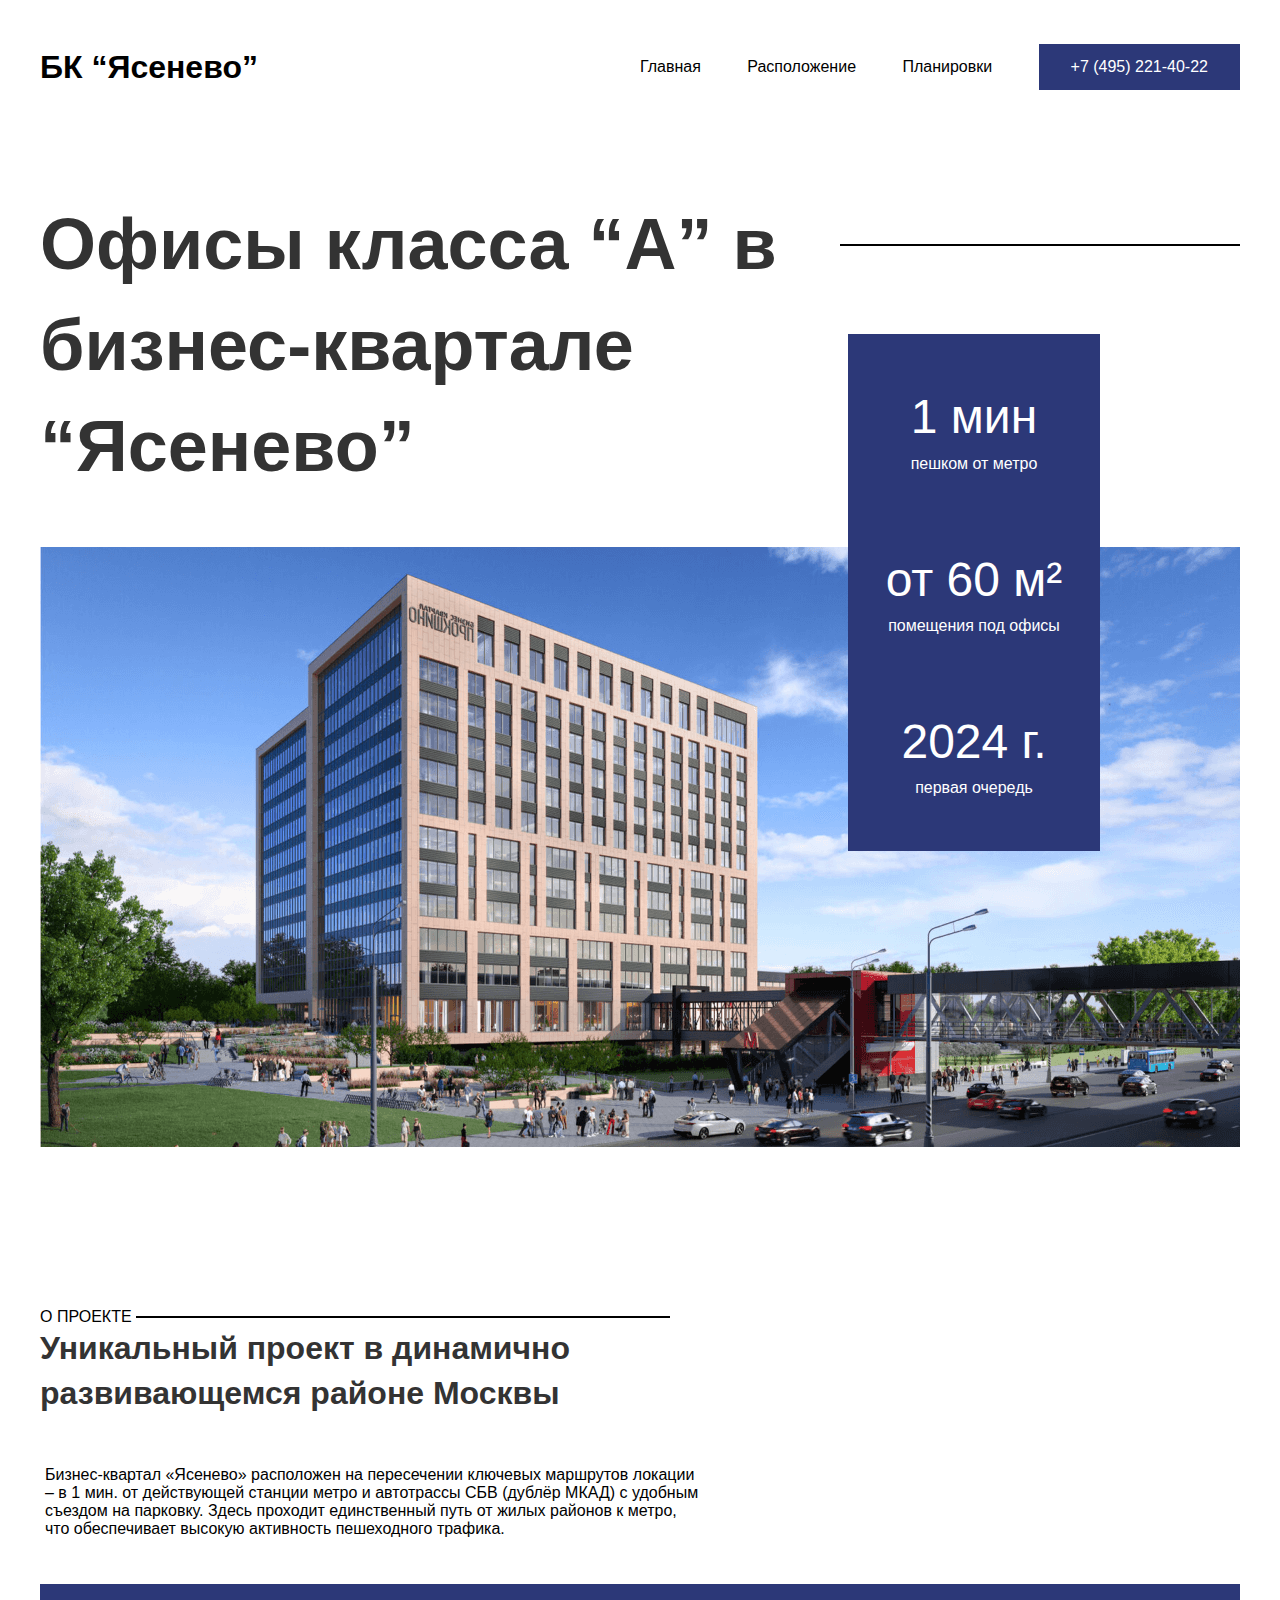
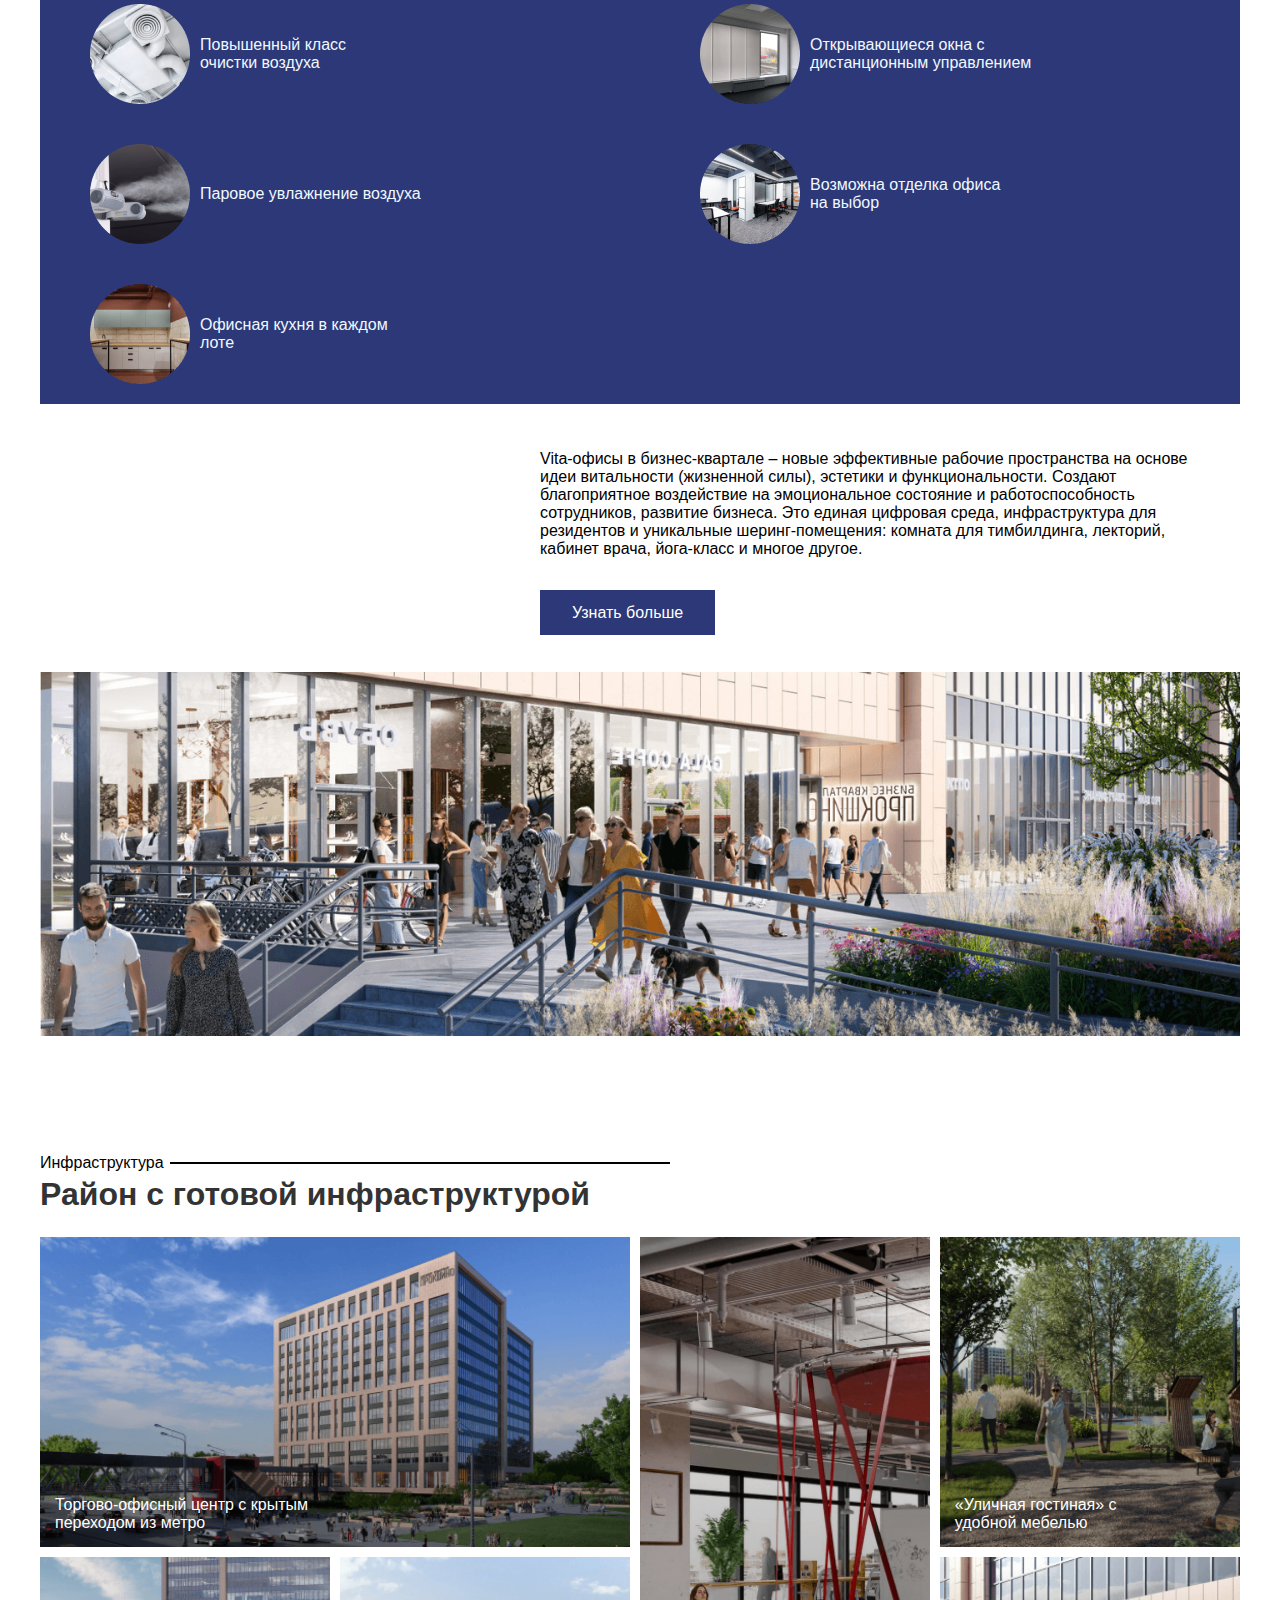
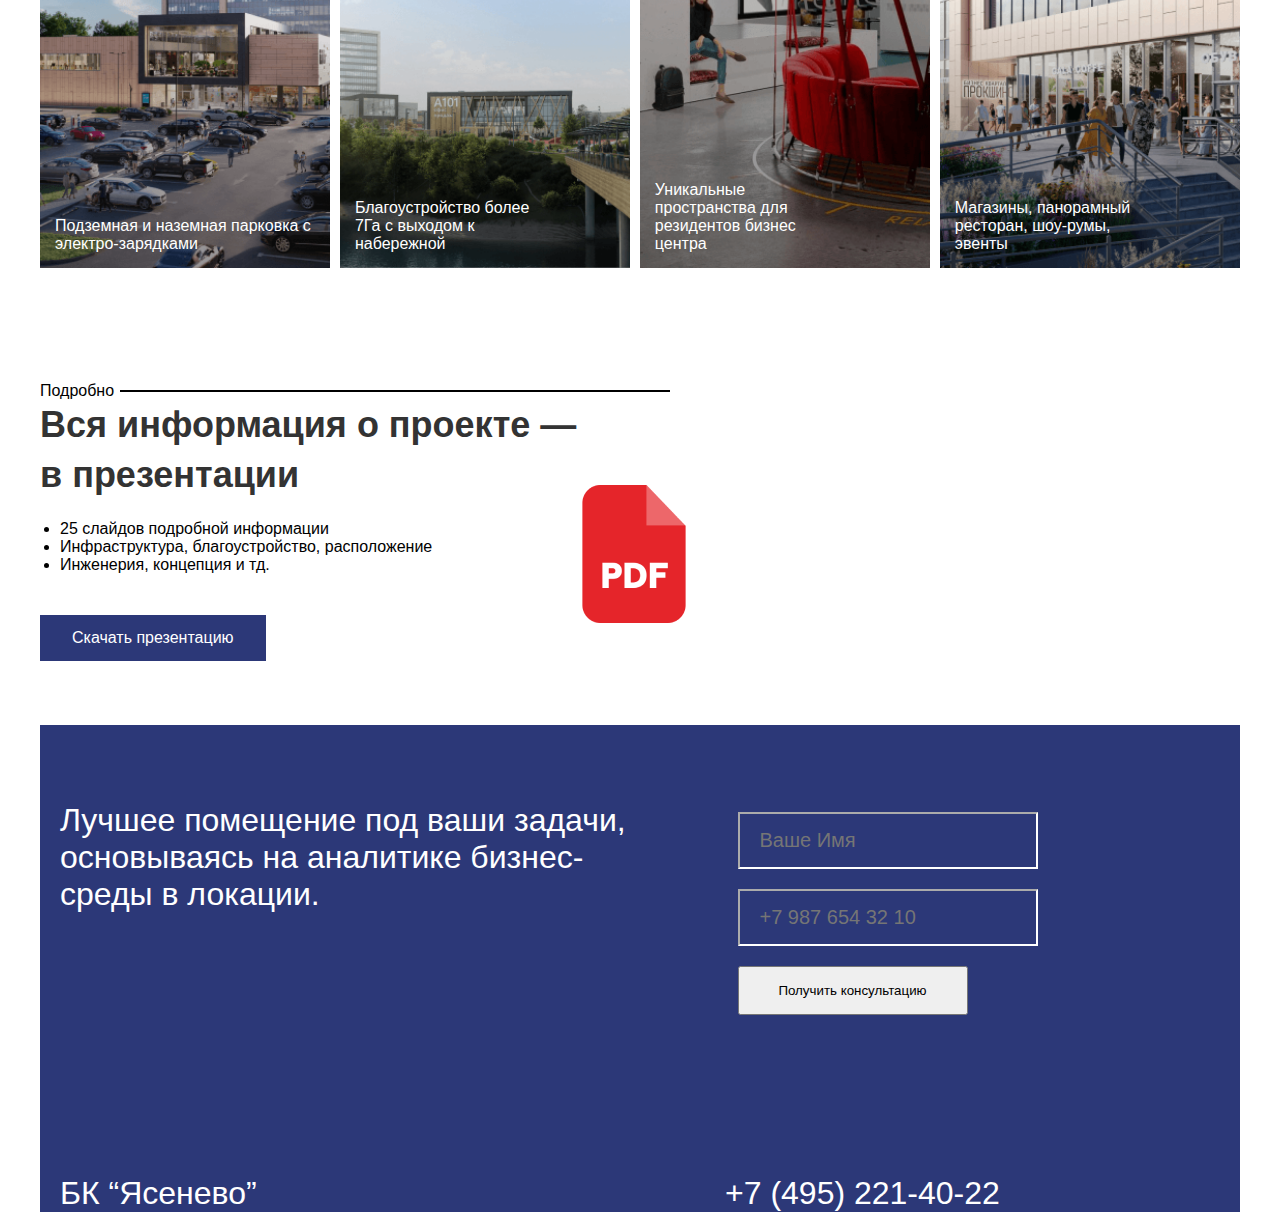
==== commit 7e9d7636: "поправил about" ====
--- a/index.html
+++ b/index.html
@@ -63,10 +63,10 @@
 
         </section>
         <section class="about">
-          <div class="about__p">
+          <div class="about-p">
             <span>О ПРОЕКТЕ</span>
           </div>
-          <h2 class="about__title">Уникальный проект в динамично развивающемся районе Москвы</h2>
+          <h2 class="about-title">Уникальный проект в динамично развивающемся районе Москвы</h2>
           <p class="drr">
             Бизнес-квартал «Ясенево» расположен на пересечении ключевых маршрутов локации – в 1 мин. от действующей
             станции метро и автотрассы СБВ (дублёр МКАД) с удобным съездом на парковку. Здесь проходит
@@ -96,14 +96,20 @@
             </div>
 
           </div>
+          <div class="about-dr">
+            <p class="dr">
+              Vita-офисы в бизнес-квартале – новые эффективные рабочие пространства на основе идеи витальности
+              (жизненной
+              силы), эстетики и функциональности. Создают благоприятное воздействие на эмоциональное состояние и
+              работоспособность сотрудников, развитие бизнеса. Это единая цифровая среда, инфраструктура для резидентов
+              и
+              уникальные шеринг-помещения: комната для тимбилдинга, лекторий, кабинет врача, йога-класс и многое другое.
+            </p>
+            <div class="about-button"><a href="/" class="button">Узнать больше</a>
+            </div>
+          </div>
 
-          <p class="dr">
-            Vita-офисы в бизнес-квартале – новые эффективные рабочие пространства на основе идеи витальности (жизненной
-            силы), эстетики и функциональности. Создают благоприятное воздействие на эмоциональное состояние и
-            работоспособность сотрудников, развитие бизнеса. Это единая цифровая среда, инфраструктура для резидентов и
-            уникальные шеринг-помещения: комната для тимбилдинга, лекторий, кабинет врача, йога-класс и многое другое.
-          </p>
-          <div class="about__button"><a href="/" class="button">Узнать больше</a></div>
+
           <div class="about__img"><img src="assets/images/image 3.png" alt="бизнес центр" class="images"></div>
         </section>
         <section class="inf">
--- a/css/style.min.css
+++ b/css/style.min.css
@@ -1 +1 @@
-@font-face{font-family:"Montserrat";src:url("../assets/fontsMontserrat-Regular.eot");src:local("Montserrat Regular"),local("Montserrat-Regular"),url("../assets/fontsMontserrat-Regular.eot?#iefix") format("embedded-opentype"),url("../assets/fontsMontserrat-Regular.woff2") format("woff2"),url("../assets/fontsMontserrat-Regular.woff") format("woff"),url("../assets/fontsMontserrat-Regular.ttf") format("truetype");font-weight:normal;font-style:normal}@font-face{font-family:"Montserrat";src:url("../assets/fontsMontserrat-Bold.eot");src:local("Montserrat Bold"),local("Montserrat-Bold"),url("../assets/fontsMontserrat-Bold.eot?#iefix") format("embedded-opentype"),url("../assets/fontsMontserrat-Bold.woff2") format("woff2"),url("../assets/fontsMontserrat-Bold.woff") format("woff"),url("../assets/fontsMontserrat-Bold.ttf") format("truetype");font-weight:bold;font-style:normal}@font-face{font-family:"Montserrat";src:url("../assets/fontsMontserrat-Medium.eot");src:local("Montserrat Medium"),local("Montserrat-Medium"),url("../assets/fontsMontserrat-Medium.eot?#iefix") format("embedded-opentype"),url("../assets/fontsMontserrat-Medium.woff2") format("woff2"),url("../assets/fontsMontserrat-Medium.woff") format("woff"),url("../assets/fontsMontserrat-Medium.ttf") format("truetype");font-weight:500;font-style:normal}@font-face{font-family:"Montserrat";src:url("../assets/fontsMontserrat-SemiBold.eot");src:local("Montserrat SemiBold"),local("Montserrat-SemiBold"),url("../assets/fontsMontserrat-SemiBold.eot?#iefix") format("embedded-opentype"),url("../assets/fontsMontserrat-SemiBold.woff2") format("woff2"),url("../assets/fontsMontserrat-SemiBold.woff") format("woff"),url("../assets/fontsMontserrat-SemiBold.ttf") format("truetype");font-weight:600;font-style:normal}*{margin:0;padding:0;font-family:Montserrat,sans-serif;font-weight:normal;-webkit-box-sizing:border-box;box-sizing:border-box}a{text-decoration:none;color:inherit}.container{width:1200px;margin:0 auto}@media screen and (max-width: 1279px)and (min-width: 768px){.container{width:90vw}}@media screen and (max-width: 767px){.container{width:auto;margin:0 15px}}.header{display:-webkit-box;display:-ms-flexbox;display:flex;-webkit-box-align:center;-ms-flex-align:center;align-items:center;-webkit-box-pack:justify;-ms-flex-pack:justify;justify-content:space-between;color:#000;margin-top:40px}.header__logo{font-weight:700;font-size:32px;line-height:170%}.nav{list-style:none;display:-webkit-box;display:-ms-flexbox;display:flex;-webkit-box-align:center;-ms-flex-align:center;align-items:center;-webkit-box-pack:justify;-ms-flex-pack:justify;justify-content:space-between;width:600px}.nav__item_button{color:#fff;padding:14px 32px;background:#2c3878}.nav__item__image{display:none}@media screen and (max-width: 1279px)and (min-width: 768px){.header__logo{font-size:20px}.nav{width:480px}.nav__item{font-size:14px}.nav__item:first-child{display:none}}@media screen and (max-width: 767px){.header{margin-top:15px}.header__logo{font-size:20px}.nav{width:auto}.nav__item{padding:12px 20px}.nav__item:not(:last-child){display:none}.nav__item span{display:none}.nav__item__image{display:block}}.about{padding:57px 0;position:relative}.about__p{text-align:left;width:100%;margin:0 auto;overflow:hidden}.about__p span{position:relative}.about__p span::before{display:block;width:534px;content:"";position:absolute;border-bottom:2px solid #000;top:50%;left:96px}.about__title{font-weight:bold;font-size:32px;line-height:140%;max-width:550px;color:#333;margin-bottom:5px}.about__img{width:100%;height:100%}.about__img .images{width:100%;height:auto;-o-object-fit:cover;object-fit:cover}.about .drr{padding:46px 5px;text-align:left;margin-right:532px}.about .dr{text-align:left;margin-left:532px;padding:46px 5px}.about__button{padding:46px}.about__button .button{color:#fff;padding:14px 32px;background:#2c3878;top:-30px;left:490px;position:relative}.about .flex-container{display:-webkit-box;display:-ms-flexbox;display:flex;-ms-flex-wrap:wrap;flex-wrap:wrap;-webkit-box-pack:justify;-ms-flex-pack:justify;justify-content:space-between;background:#2c3878;color:#f0f8ff}.about .image-with-text{display:-webkit-box;display:-ms-flexbox;display:flex;-webkit-box-align:center;-ms-flex-align:center;align-items:center;margin-bottom:20px;margin-top:20px;padding-left:50px;-webkit-box-flex:0;-ms-flex:0 0 calc(50% - 10px);flex:0 0 calc(50% - 10px);max-width:calc(50% - 10px)}.about .image-with-text img{max-width:100%;margin-right:10px}.about .image-with-text p{word-wrap:break-word}@media screen and (max-width: 1279px)and (min-width: 768px){.about{padding:57px}.about__p span::before{display:block;width:534px;content:"";position:absolute;border-bottom:2px solid #000;top:50%;left:130px}.about__title{font-size:40px;max-width:480px;color:#333;margin-bottom:5px}.about__title::after{top:130px;right:0;width:30vw}.about .drr{font-size:18px;width:100%}.about .dr{font-size:18px;max-width:100%;margin:0}.about__button{padding:46px}.about__button .button{color:#fff;padding:14px 32px;background:#2c3878;top:-40px;left:-40px;position:relative}}@media screen and (max-width: 767px){.about{padding:10px 0}.about__title{font-size:24px;max-width:100%;margin-bottom:5px}.about__title::before{width:0}.about .drr{font-size:10px;width:100%}.about .dr{font-size:10px;max-width:100%;margin:0}.about__button{padding:46px}.about__button .button{color:#fff;padding:14px 32px;background:#2c3878;top:-40px;left:-40px;position:relative}.about .image-with-text{-webkit-box-flex:0;-ms-flex:0 0 100%;flex:0 0 100%;max-width:100%}}.hero{padding:57px 0;position:relative}.hero__title{font-weight:bold;font-size:72px;line-height:140%;max-width:760px;color:#333;margin-bottom:50px}.hero__title::after{position:absolute;content:"";top:150px;right:0;width:400px;height:2px;background:#000}.hero__title_smaller{font-size:52px}.hero__image{-o-object-fit:cover;object-fit:cover;width:100%;height:600px}.hero__parametrs{position:absolute;right:140px;top:240px;background:#2c3878;width:252px;display:-webkit-box;display:-ms-flexbox;display:flex;-webkit-box-orient:vertical;-webkit-box-direction:normal;-ms-flex-direction:column;flex-direction:column;-webkit-box-align:center;-ms-flex-align:center;align-items:center;-ms-flex-pack:distribute;justify-content:space-around;padding-top:30px}.hero__parametrs__item{padding:40px 0;text-align:center}.hero__parametrs__item span{display:block;color:#fff;font-weight:400;font-size:16px;padding-bottom:10px;line-height:160%}.hero__parametrs__item strong{font-size:48px}.hero-nav{display:none}@media screen and (max-width: 1279px)and (min-width: 768px){.hero{padding:57px}.hero__image{height:400px}.hero__title{font-size:40px;max-width:480px;color:#333;margin-bottom:40px}.hero__title::after{top:130px;right:0;width:30vw}.hero__title_smaller{font-size:32px}.hero__parametrs{position:static;width:100%;-webkit-box-orient:horizontal;-webkit-box-direction:normal;-ms-flex-direction:row;flex-direction:row;-webkit-box-pack:space-evenly;-ms-flex-pack:space-evenly;justify-content:space-evenly}.hero__parametrs:not(.hero__parametrs_large){position:absolute;top:auto;right:0;height:160px;width:240px}.hero__parametrs__item{padding:30px 0}.hero__parametrs__item strong{font-size:40px}}@media screen and (max-width: 767px){.hero{padding:10px 0}.hero__image{height:200px}.hero__title{font-size:24px;max-width:100%;margin-bottom:20px}.hero__title::after{width:0}.hero__title_smaller{font-size:24px}.hero__parametrs{position:static;width:100%;-webkit-box-orient:horizontal;-webkit-box-direction:normal;-ms-flex-direction:row;flex-direction:row;-webkit-box-pack:space-evenly;-ms-flex-pack:space-evenly;justify-content:space-evenly;padding-top:15px}.hero__parametrs:not(.hero__parametrs_large){position:absolute;top:auto;right:0;height:90px;width:150px}.hero__parametrs__item{padding:20px 0}.hero__parametrs__item span{font-size:10px;padding-bottom:5px}.hero__parametrs__item strong{font-size:20px}.hero-nav{display:-webkit-box;display:-ms-flexbox;display:flex;width:100%;-webkit-box-pack:justify;-ms-flex-pack:justify;justify-content:space-between}.hero-nav .nav__item{font-size:14px;text-align:center;-webkit-box-flex:1;-ms-flex:1;flex:1;display:block;margin:15px 5px}}.inf{padding:57px 0;position:relative}.inf__p{text-align:left;width:100%;margin:0 auto;overflow:hidden}.inf__p span{position:relative}.inf__p span::before{display:block;width:500px;content:"";position:absolute;border-bottom:2px solid #000;top:50%;left:130px}.inf__title{font-weight:bold;font-size:32px;line-height:140%;max-width:550px;color:#333;margin-bottom:20px}.inf .grid-container{display:grid;grid-template-columns:repeat(3, 1fr);grid-template-rows:repeat(2, 1fr);gap:10px}.inf .grid-item{position:relative;overflow:hidden}.inf .grid-item img{width:100%;height:100%;-o-object-fit:cover;object-fit:cover}.inf .overlay{position:absolute;bottom:5px;left:5px;padding:10px;color:#fff}.inf .overlay p{word-wrap:break-word}.inf .big{grid-column:span 2}.inf .big1{grid-row:span 2}.inf .grid-item:nth-child(4){grid-column:3}.inf .grid-item:nth-child(5){grid-column:4;grid-row:1}.inf .grid-item:nth-child(6){grid-column:4;grid-row:2}.inf .grid-item:nth-child(3){grid-column:2;grid-row:2}.inf .grid-item:nth-child(2){grid-column:1;grid-row:2}@media screen and (max-width: 1278px){.inf .grid-container{grid-template-columns:repeat(2, 1fr);grid-template-rows:repeat(4, 1fr)}.inf__p span::before{display:block;width:534px;content:"";position:absolute;border-bottom:2px solid #000;top:50%;left:170px}.inf .grid-item img{width:100%;height:100%;-o-object-fit:cover;object-fit:cover;max-height:100%}.inf .grid-item:nth-child(1){grid-column:span 2;grid-row:1}.inf .grid-item:nth-child(2){grid-row:2;grid-column:1}.inf .grid-item:nth-child(3){grid-column:2;grid-row:2}.inf .grid-item:nth-child(4){grid-column:1}.inf .grid-item:nth-child(5){grid-column:2;grid-row:3}.inf .grid-item:nth-child(6){grid-column:2;grid-row:4}}@media screen and (max-width: 480px){.inf{padding:10px}.inf__title{font-weight:bold;font-size:20px;line-height:140%;max-width:550px;color:#333;margin-bottom:20px}.inf .grid-container{grid-template-columns:repeat(1, 1fr);grid-template-rows:auto}.inf .grid-item{grid-column:auto;grid-row:auto}.inf .grid-item:nth-child(1){grid-column:1;grid-row:1}.inf .grid-item:nth-child(2){grid-row:2;grid-column:1}.inf .grid-item:nth-child(3){grid-column:1;grid-row:3}.inf .grid-item:nth-child(4){grid-column:1;grid-row:4}.inf .grid-item:nth-child(5){grid-column:1;grid-row:5}.inf .grid-item:nth-child(6){grid-column:1;grid-row:6}}.map{padding:57px 0;position:relative}.map__img{width:100%;height:100%;padding-top:25px}.map__img .images{width:100%;height:auto;-o-object-fit:cover;object-fit:cover}.map__p{text-align:left;width:100%;margin:0 auto;overflow:hidden}.map__p span{position:relative}.map__p span::before{display:block;width:500px;content:"";position:absolute;border-bottom:2px solid #000;top:50%;left:130px}.map__drr{padding:46px 5px;text-align:left;margin-right:532px}@media screen and (max-width: 768px){.map__drr{width:100%;font-size:18px}.map .grid-item img{width:100%;height:100%;-o-object-fit:cover;object-fit:cover;max-height:100%}}@media screen and (max-width: 768px)and (max-width: 480px){.map{padding:10px}.map__drr{width:100%;font-size:10px}.map .grid-container{grid-template-columns:repeat(1, 1fr)}}.pdf{padding:57px 0;position:relative;height:400px}.pdf__p{text-align:left;width:100%;margin:0 auto;overflow:hidden}.pdf__p span{position:relative}.pdf__p span::before{display:block;width:550px;content:"";position:absolute;border-bottom:2px solid #000;top:50%;left:80px}.pdf__title{font-weight:bold;font-size:36px;line-height:140%;max-width:550px;color:#333;margin-bottom:20px}.pdf__image{-o-object-fit:cover;object-fit:cover;width:138px;height:138px;top:160px;left:525px;position:absolute}.pdf__link_button{color:#fff;padding:14px 32px;background:#2c3878;top:290px;left:0px;position:absolute}.pdf ul{margin-left:20px}@media screen and (max-width: 1279px)and (min-width: 767px){.pdf__image{-o-object-fit:cover;object-fit:cover;width:100px;height:100px;top:160px;left:600px;position:absolute}.pdf__link_button{color:#fff;padding:14px 32px;background:#2c3878;top:290px;left:3px;position:absolute}.pdf__title{font-weight:bold;font-size:37px;line-height:140%;max-width:550px;color:#333;margin-bottom:20px}}@media screen and (max-width: 767px)and (min-width: 480px){.pdf__image{-o-object-fit:cover;object-fit:cover;width:100px;height:100px;top:160px;left:600px;position:absolute}.pdf__link_button{color:#fff;padding:14px 32px;background:#2c3878;top:290px;left:3px;position:absolute}.pdf__title{font-weight:bold;font-size:37px;line-height:140%;max-width:550px;color:#333;margin-bottom:20px}}@media screen and (max-width: 480px){.pdf{padding:10px}.pdf__image{-o-object-fit:cover;object-fit:cover;width:80px;height:80px;top:215px;left:3px;position:absolute}.pdf__link_button{color:#fff;padding:14px 32px;background:#2c3878;top:305px;left:3px;position:absolute}.pdf__title{font-weight:bold;font-size:20px;line-height:140%;max-width:550px;color:#333;margin-bottom:20px}}.plans{padding:57px 0;position:relative}.plans__p{text-align:left;width:100%;margin:0 auto;overflow:hidden}.plans__p span{position:relative}.plans__p span::before{display:block;width:534px;content:"";position:absolute;border-bottom:2px solid #000;top:50%;left:110px}.plans__img{width:100%;height:100%}.plans__img .images{width:100%;height:auto;-o-object-fit:cover;object-fit:cover}.plans__drr{padding:46px 5px;text-align:left;margin-right:532px}.plans .grid-container{display:grid;grid-template-columns:repeat(3, 1fr);grid-template-rows:repeat(2, auto);grid-gap:20px;padding-top:20px}.plans .grid-item{border:1px solid #ccc;border-radius:5px;overflow:hidden;position:relative}.plans .grid-item img{width:100%;height:auto;display:block}.plans .grid-item h3{margin:0;padding:10px;text-align:left}.plans .grid-item p{margin:0;padding:10px;text-align:left}.plans .grid-item button{text-align:center;background-color:#2c3878;color:#fff;padding:14px 32px}.plans .grid-item:nth-child(2) h3,.plans .grid-item:nth-child(2) p,.plans .grid-item:nth-child(2) button{position:relative;top:11px}@media screen and (max-width: 768px){.plans__drr{width:100%;font-size:18px}.plans .grid-container{grid-template-columns:repeat(2, 1fr)}.plans .grid-item:nth-child(2) h3,.plans .grid-item:nth-child(2) p,.plans .grid-item:nth-child(2) button{position:relative;top:10px}}@media screen and (max-width: 768px)and (max-width: 480px){.plans{padding:10px}.plans__drr{width:100%;font-size:10px}.plans .grid-container{grid-template-columns:repeat(1, 1fr)}.plans .grid-item:nth-child(2) h3,.plans .grid-item:nth-child(2) p,.plans .grid-item:nth-child(2) button{position:relative;top:10px}}.footer{position:relative;background-color:#2c3878;gap:10px;display:grid;grid-template-columns:repeat(2, 1fr);grid-template-rows:auto}.f3{text-align:left;font-size:32px;color:#fff;padding-top:77px;padding-left:20px}.f4{text-align:left;width:100%;color:#fff;padding-top:150px;font-size:32px;padding-left:20px}.order__form{margin:0 auto;width:410px;margin-top:87px}.order__input{display:block;width:300px;border-color:#fff;background:#2c3878;padding:15px 20px;font-weight:400;font-size:20px;line-height:20px;margin-bottom:20px;color:#fff}.button{width:230px;height:49px}.button1{width:230px;height:49px;width:100%;color:#fff;padding-top:150px;font-size:32px;padding-left:80px}.f3:nth-child(1){grid-column:1;grid-row:1}.f4:nth-child(2){grid-column:1;grid-row:2}@media screen and (max-width: 1279px)and (min-width: 767px){.footer .order__form:nth-child(3){grid-column:1;grid-row:2}.footer .button1:nth-child(4){grid-column:2;grid-row:3}.footer .f4:nth-child(2){grid-column:1;grid-row:3}}@media screen and (max-width: 767px)and (ьшт-width: 480px){.footer .order__form:nth-child(3){grid-column:1;grid-row:2}.footer .button1:nth-child(4){grid-column:2;grid-row:3}.footer .f4:nth-child(2){grid-column:1;grid-row:3}}@media screen and (max-width: 480px){.footer .order__form:nth-child(3){grid-column:1;grid-row:2}.footer .f3:nth-child(1){grid-column:1;grid-row:1}.footer .f4:nth-child(2){grid-column:1;grid-row:4}.footer .button1:nth-child(4){grid-column:1;grid-row:3}.footer .f3{font-size:20px}.footer .f4{font-size:20px;padding-top:45px}.footer .order__form{width:370px;padding-left:20px}.footer .button1{padding-top:120px;padding-left:20px;font-size:20px}}/*# sourceMappingURL=style.min.css.map */+@font-face{font-family:"Montserrat";src:url("../assets/fontsMontserrat-Regular.eot");src:local("Montserrat Regular"),local("Montserrat-Regular"),url("../assets/fontsMontserrat-Regular.eot?#iefix") format("embedded-opentype"),url("../assets/fontsMontserrat-Regular.woff2") format("woff2"),url("../assets/fontsMontserrat-Regular.woff") format("woff"),url("../assets/fontsMontserrat-Regular.ttf") format("truetype");font-weight:normal;font-style:normal}@font-face{font-family:"Montserrat";src:url("../assets/fontsMontserrat-Bold.eot");src:local("Montserrat Bold"),local("Montserrat-Bold"),url("../assets/fontsMontserrat-Bold.eot?#iefix") format("embedded-opentype"),url("../assets/fontsMontserrat-Bold.woff2") format("woff2"),url("../assets/fontsMontserrat-Bold.woff") format("woff"),url("../assets/fontsMontserrat-Bold.ttf") format("truetype");font-weight:bold;font-style:normal}@font-face{font-family:"Montserrat";src:url("../assets/fontsMontserrat-Medium.eot");src:local("Montserrat Medium"),local("Montserrat-Medium"),url("../assets/fontsMontserrat-Medium.eot?#iefix") format("embedded-opentype"),url("../assets/fontsMontserrat-Medium.woff2") format("woff2"),url("../assets/fontsMontserrat-Medium.woff") format("woff"),url("../assets/fontsMontserrat-Medium.ttf") format("truetype");font-weight:500;font-style:normal}@font-face{font-family:"Montserrat";src:url("../assets/fontsMontserrat-SemiBold.eot");src:local("Montserrat SemiBold"),local("Montserrat-SemiBold"),url("../assets/fontsMontserrat-SemiBold.eot?#iefix") format("embedded-opentype"),url("../assets/fontsMontserrat-SemiBold.woff2") format("woff2"),url("../assets/fontsMontserrat-SemiBold.woff") format("woff"),url("../assets/fontsMontserrat-SemiBold.ttf") format("truetype");font-weight:600;font-style:normal}*{margin:0;padding:0;font-family:Montserrat,sans-serif;font-weight:normal;-webkit-box-sizing:border-box;box-sizing:border-box}a{text-decoration:none;color:inherit}.container{width:1200px;margin:0 auto}@media screen and (max-width: 1279px)and (min-width: 768px){.container{width:90vw}}@media screen and (max-width: 767px){.container{width:auto;margin:0 15px}}.header{display:-webkit-box;display:-ms-flexbox;display:flex;-webkit-box-align:center;-ms-flex-align:center;align-items:center;-webkit-box-pack:justify;-ms-flex-pack:justify;justify-content:space-between;color:#000;margin-top:40px}.header__logo{font-weight:700;font-size:32px;line-height:170%}.nav{list-style:none;display:-webkit-box;display:-ms-flexbox;display:flex;-webkit-box-align:center;-ms-flex-align:center;align-items:center;-webkit-box-pack:justify;-ms-flex-pack:justify;justify-content:space-between;width:600px}.nav__item_button{color:#fff;padding:14px 32px;background:#2c3878}.nav__item__image{display:none}@media screen and (max-width: 1279px)and (min-width: 768px){.header__logo{font-size:20px}.nav{width:480px}.nav__item{font-size:14px}.nav__item:first-child{display:none}}@media screen and (max-width: 767px){.header{margin-top:15px}.header__logo{font-size:20px}.nav{width:auto}.nav__item{padding:12px 20px}.nav__item:not(:last-child){display:none}.nav__item span{display:none}.nav__item__image{display:block}}.about{padding:57px 0;position:relative}.about .about-p{text-align:left;width:100%;margin:0 auto;overflow:hidden}.about .about-p span{position:relative}.about .about-p span::before{display:block;width:534px;content:"";position:absolute;border-bottom:2px solid #000;top:50%;left:96px}.about .about-title{font-weight:bold;font-size:32px;line-height:140%;max-width:550px;color:#333;margin-bottom:5px}.about__img{width:100%;height:100%}.about__img .images{width:100%;height:auto;-o-object-fit:cover;object-fit:cover}.about .drr{padding:46px 5px;text-align:left;margin-right:532px}.about .dr{text-align:left;padding:46px;padding-left:500px}.about .about-button{padding-left:500px;padding-bottom:50px}.about .button{color:#fff;padding:14px 32px;background:#2c3878}.about .flex-container{display:-webkit-box;display:-ms-flexbox;display:flex;-ms-flex-wrap:wrap;flex-wrap:wrap;-webkit-box-pack:justify;-ms-flex-pack:justify;justify-content:space-between;background:#2c3878;color:#f0f8ff}.about .image-with-text{display:-webkit-box;display:-ms-flexbox;display:flex;-webkit-box-align:center;-ms-flex-align:center;align-items:center;margin-bottom:20px;margin-top:20px;padding-left:50px;-webkit-box-flex:0;-ms-flex:0 0 calc(50% - 10px);flex:0 0 calc(50% - 10px);max-width:calc(50% - 10px)}.about .image-with-text img{max-width:100%;margin-right:10px}.about .image-with-text p{word-wrap:break-word}@media screen and (max-width: 1279px)and (min-width: 768px){.about{padding:57px}.about-p span::before{display:block;width:534px;content:"";position:absolute;border-bottom:2px solid #000;top:50%;left:130px}.about-title{font-size:40px;max-width:480px;color:#333;margin-bottom:5px}.about-title::after{top:130px;right:0;width:30vw}.about .drr{font-size:18px;width:100%;padding-right:200px}.about .dr{font-size:14px;padding:30px 1px}.about .about-button{padding-left:1px}}@media screen and (max-width: 767px){.about{padding:10px 0}.about-title{font-size:24px;max-width:100%;margin-bottom:5px}.about-title::before{width:0}.about .drr{font-size:15px;width:70%}.about .dr{font-size:15px;max-width:80%;padding:20px 5px}.about .about-button{padding-left:5px}.about .image-with-text{-webkit-box-flex:0;-ms-flex:0 0 100%;flex:0 0 100%;max-width:100%}}@media screen and (max-width: 480px){.about .dr{font-size:15px;max-width:80%;padding:20px 5px}.about .about-button{padding-left:5px}}.hero{padding:100px 0;position:relative}.hero__title{font-weight:bold;font-size:72px;line-height:140%;max-width:760px;color:#333;margin-bottom:50px}.hero__title::after{position:absolute;content:"";top:150px;right:0;width:400px;height:2px;background:#000}.hero__title_smaller{font-size:52px}.hero__image{-o-object-fit:cover;object-fit:cover;width:100%;height:600px}.hero__parametrs{position:absolute;right:140px;top:240px;background:#2c3878;width:252px;display:-webkit-box;display:-ms-flexbox;display:flex;-webkit-box-orient:vertical;-webkit-box-direction:normal;-ms-flex-direction:column;flex-direction:column;-webkit-box-align:center;-ms-flex-align:center;align-items:center;-ms-flex-pack:distribute;justify-content:space-around;padding-top:30px}.hero__parametrs__item{padding:40px 0;text-align:center}.hero__parametrs__item span{display:block;color:#fff;font-weight:400;font-size:16px;padding-bottom:10px;line-height:160%}.hero__parametrs__item strong{font-size:48px}.hero-nav{display:none}@media screen and (max-width: 1279px)and (min-width: 768px){.hero__image{height:400px}.hero__title{font-size:40px;max-width:480px;color:#333;margin-bottom:40px}.hero__title::after{top:130px;right:0;width:30vw}.hero__title_smaller{font-size:32px}.hero__parametrs{position:static;width:100%;-webkit-box-orient:horizontal;-webkit-box-direction:normal;-ms-flex-direction:row;flex-direction:row;-webkit-box-pack:space-evenly;-ms-flex-pack:space-evenly;justify-content:space-evenly}.hero__parametrs:not(.hero__parametrs_large){position:absolute;top:auto;right:0;height:160px;width:240px}.hero__parametrs__item{padding:30px 0}.hero__parametrs__item strong{font-size:40px}}@media screen and (max-width: 767px){.hero{padding:50px 0}.hero__image{height:200px}.hero__title{font-size:24px;max-width:100%;margin-bottom:20px}.hero__title::after{width:0}.hero__title_smaller{font-size:24px}.hero__parametrs{position:static;width:100%;-webkit-box-orient:horizontal;-webkit-box-direction:normal;-ms-flex-direction:row;flex-direction:row;-webkit-box-pack:space-evenly;-ms-flex-pack:space-evenly;justify-content:space-evenly;padding-top:15px}.hero__parametrs:not(.hero__parametrs_large){position:absolute;top:auto;right:0;height:90px;width:150px}.hero__parametrs__item{padding:20px 0}.hero__parametrs__item span{font-size:10px;padding-bottom:5px}.hero__parametrs__item strong{font-size:20px}.hero-nav{display:-webkit-box;display:-ms-flexbox;display:flex;width:100%;-webkit-box-pack:justify;-ms-flex-pack:justify;justify-content:space-between}.hero-nav .nav__item{font-size:14px;text-align:center;-webkit-box-flex:1;-ms-flex:1;flex:1;display:block;margin:15px 5px}}.inf{padding:57px 0;position:relative}.inf__p{text-align:left;width:100%;margin:0 auto;overflow:hidden}.inf__p span{position:relative}.inf__p span::before{display:block;width:500px;content:"";position:absolute;border-bottom:2px solid #000;top:50%;left:130px}.inf__title{font-weight:bold;font-size:32px;line-height:140%;max-width:550px;color:#333;margin-bottom:20px}.inf .grid-container{display:grid;grid-template-columns:repeat(3, 1fr);grid-template-rows:repeat(2, 1fr);gap:10px}.inf .grid-item{position:relative;overflow:hidden}.inf .grid-item img{width:100%;height:100%;-o-object-fit:cover;object-fit:cover}.inf .overlay{position:absolute;bottom:5px;left:5px;padding:10px;color:#fff}.inf .overlay p{word-wrap:break-word}.inf .big{grid-column:span 2}.inf .big1{grid-row:span 2}.inf .grid-item:nth-child(4){grid-column:3}.inf .grid-item:nth-child(5){grid-column:4;grid-row:1}.inf .grid-item:nth-child(6){grid-column:4;grid-row:2}.inf .grid-item:nth-child(3){grid-column:2;grid-row:2}.inf .grid-item:nth-child(2){grid-column:1;grid-row:2}@media screen and (max-width: 1278px){.inf .grid-container{grid-template-columns:repeat(2, 1fr);grid-template-rows:repeat(4, 1fr)}.inf__p span::before{display:block;width:534px;content:"";position:absolute;border-bottom:2px solid #000;top:50%;left:170px}.inf .grid-item img{width:100%;height:100%;-o-object-fit:cover;object-fit:cover;max-height:100%}.inf .grid-item:nth-child(1){grid-column:span 2;grid-row:1}.inf .grid-item:nth-child(2){grid-row:2;grid-column:1}.inf .grid-item:nth-child(3){grid-column:2;grid-row:2}.inf .grid-item:nth-child(4){grid-column:1}.inf .grid-item:nth-child(5){grid-column:2;grid-row:3}.inf .grid-item:nth-child(6){grid-column:2;grid-row:4}}@media screen and (max-width: 480px){.inf{padding:10px}.inf__title{font-weight:bold;font-size:20px;line-height:140%;max-width:550px;color:#333;margin-bottom:20px}.inf .grid-container{grid-template-columns:repeat(1, 1fr);grid-template-rows:auto}.inf .grid-item{grid-column:auto;grid-row:auto}.inf .grid-item:nth-child(1){grid-column:1;grid-row:1}.inf .grid-item:nth-child(2){grid-row:2;grid-column:1}.inf .grid-item:nth-child(3){grid-column:1;grid-row:3}.inf .grid-item:nth-child(4){grid-column:1;grid-row:4}.inf .grid-item:nth-child(5){grid-column:1;grid-row:5}.inf .grid-item:nth-child(6){grid-column:1;grid-row:6}}.map{padding:57px 0;position:relative}.map__img{width:100%;height:100%;padding-top:25px}.map__img .images{width:100%;height:auto;-o-object-fit:cover;object-fit:cover}.map__p{text-align:left;width:100%;margin:0 auto;overflow:hidden}.map__p span{position:relative}.map__p span::before{display:block;width:500px;content:"";position:absolute;border-bottom:2px solid #000;top:50%;left:130px}.map__drr{padding:46px 5px;text-align:left;margin-right:532px}@media screen and (max-width: 768px){.map__drr{width:100%;font-size:18px}.map .grid-item img{width:100%;height:100%;-o-object-fit:cover;object-fit:cover;max-height:100%}}@media screen and (max-width: 480px){.map{padding:10px}.map__drr{width:100%;font-size:10px}.map .grid-container{grid-template-columns:repeat(1, 1fr)}}.pdf{padding:57px 0;position:relative;height:400px}.pdf__p{text-align:left;width:100%;margin:0 auto;overflow:hidden}.pdf__p span{position:relative}.pdf__p span::before{display:block;width:550px;content:"";position:absolute;border-bottom:2px solid #000;top:50%;left:80px}.pdf__title{font-weight:bold;font-size:36px;line-height:140%;max-width:550px;color:#333;margin-bottom:20px}.pdf__image{-o-object-fit:cover;object-fit:cover;width:138px;height:138px;top:160px;left:525px;position:absolute}.pdf__link_button{color:#fff;padding:14px 32px;background:#2c3878;top:290px;left:0px;position:absolute}.pdf ul{margin-left:20px}@media screen and (max-width: 1279px)and (min-width: 767px){.pdf__image{-o-object-fit:cover;object-fit:cover;width:100px;height:100px;top:160px;left:600px;position:absolute}.pdf__link_button{color:#fff;padding:14px 32px;background:#2c3878;top:290px;left:3px;position:absolute}.pdf__title{font-weight:bold;font-size:37px;line-height:140%;max-width:550px;color:#333;margin-bottom:20px}}@media screen and (max-width: 645px)and (min-width: 480px){.pdf__image{-o-object-fit:cover;object-fit:cover;width:100px;height:100px;top:190px;left:420px;position:absolute}}@media screen and (max-width: 767px)and (min-width: 480px){.pdf__image{-o-object-fit:cover;object-fit:cover;width:100px;height:100px}.pdf__link_button{color:#fff;padding:14px 32px;background:#2c3878;top:305px;left:3px;position:absolute}.pdf__title{font-weight:bold;font-size:37px;line-height:140%;max-width:550px;color:#333;margin-bottom:20px}}@media screen and (max-width: 480px){.pdf{padding:10px}.pdf__image{-o-object-fit:cover;object-fit:cover;width:80px;height:80px;top:215px;left:3px;position:absolute}.pdf__link_button{color:#fff;padding:14px 32px;background:#2c3878;top:305px;left:3px;position:absolute}.pdf__title{font-weight:bold;font-size:20px;line-height:140%;max-width:550px;color:#333;margin-bottom:20px}}.plans{padding:57px 0;position:relative}.plans__p{text-align:left;width:100%;margin:0 auto;overflow:hidden}.plans__p span{position:relative}.plans__p span::before{display:block;width:534px;content:"";position:absolute;border-bottom:2px solid #000;top:50%;left:110px}.plans__img{width:100%;height:100%}.plans__img .images{width:100%;height:auto;-o-object-fit:cover;object-fit:cover}.plans__drr{padding:46px 5px;text-align:left;margin-right:532px}.plans .grid-container{display:grid;grid-template-columns:repeat(3, 1fr);grid-template-rows:repeat(2, auto);grid-gap:20px;padding-top:20px}.plans .grid-item{border:1px solid #ccc;border-radius:5px;overflow:hidden;position:relative}.plans .grid-item img{width:100%;height:auto;display:block}.plans .grid-item h3{margin:0;padding:10px;text-align:left}.plans .grid-item p{margin:0;padding:10px;text-align:left}.plans .grid-item button{text-align:center;background-color:#2c3878;color:#fff;padding:14px 32px}.plans .grid-item:nth-child(2) h3,.plans .grid-item:nth-child(2) p,.plans .grid-item:nth-child(2) button{position:relative;top:11px}@media screen and (max-width: 768px){.plans__drr{width:100%;font-size:18px}.plans .grid-container{grid-template-columns:repeat(2, 1fr)}.plans .grid-item:nth-child(2) h3,.plans .grid-item:nth-child(2) p,.plans .grid-item:nth-child(2) button{position:relative;top:10px}}@media screen and (max-width: 480px){.plans{padding:10px}.plans__drr{width:100%;font-size:10px}.plans .grid-container{grid-template-columns:repeat(1, 1fr)}.plans .grid-item:nth-child(2) h3,.plans .grid-item:nth-child(2) p,.plans .grid-item:nth-child(2) button{position:relative;top:10px}}.footer{position:relative;background-color:#2c3878;gap:10px;display:grid;grid-template-columns:repeat(2, 1fr);grid-template-rows:auto}.footer .f3{text-align:left;font-size:2em;color:#fff;padding-top:77px;padding-left:20px}.footer .f4{text-align:left;width:100%;color:#fff;padding-top:150px;font-size:2em;padding-left:20px}.footer .order__form{margin:0 auto;width:410px;margin-top:87px}.footer .order__input{display:block;width:300px;border-color:#fff;background:#2c3878;padding:15px 20px;font-weight:400;font-size:20px;line-height:20px;margin-bottom:20px;color:#fff}.footer .button{width:230px;height:49px}.footer .button1{width:230px;height:49px;width:100%;color:#fff;padding-top:150px;font-size:2em;padding-left:80px}@media screen and (min-width: 1279px){.f3:nth-child(1){grid-column:1;grid-row:1}.f4:nth-child(2){grid-column:1;grid-row:2}}@media screen and (max-width: 1279px)and (min-width: 767px){.order__form:nth-child(3){grid-column:1;grid-row:2}.button1:nth-child(4){grid-column:2;grid-row:3}.f4:nth-child(2){grid-column:1;grid-row:3}.order__form{width:370px;padding-left:20px}.f3{text-align:left;font-size:2em;color:#fff}}@media screen and (max-width: 766px){.order__form:nth-child(3){grid-column:1;grid-row:2}.button1:nth-child(4){grid-column:2;grid-row:3}.f4:nth-child(2){grid-column:1;grid-row:3}.order__form{width:370px;padding-left:20px}}@media screen and (max-width: 479px){.order__form:nth-child(3){grid-column:1;grid-row:2}.f3:nth-child(1){grid-column:1;grid-row:1}.f4:nth-child(2){grid-column:1;grid-row:4}.button1:nth-child(4){grid-column:1;grid-row:3}.footer .f3{text-align:left;font-size:1em;color:#fff}.footer .f4{font-size:15px;padding-top:30px}.order__form{width:370px;padding-left:20px}.footer .button1{padding-top:100px;padding-left:20px;font-size:20px}}@media screen and (max-width: 365px){.f3{font-size:15px;width:100%;text-align:left}}/*# sourceMappingURL=style.min.css.map */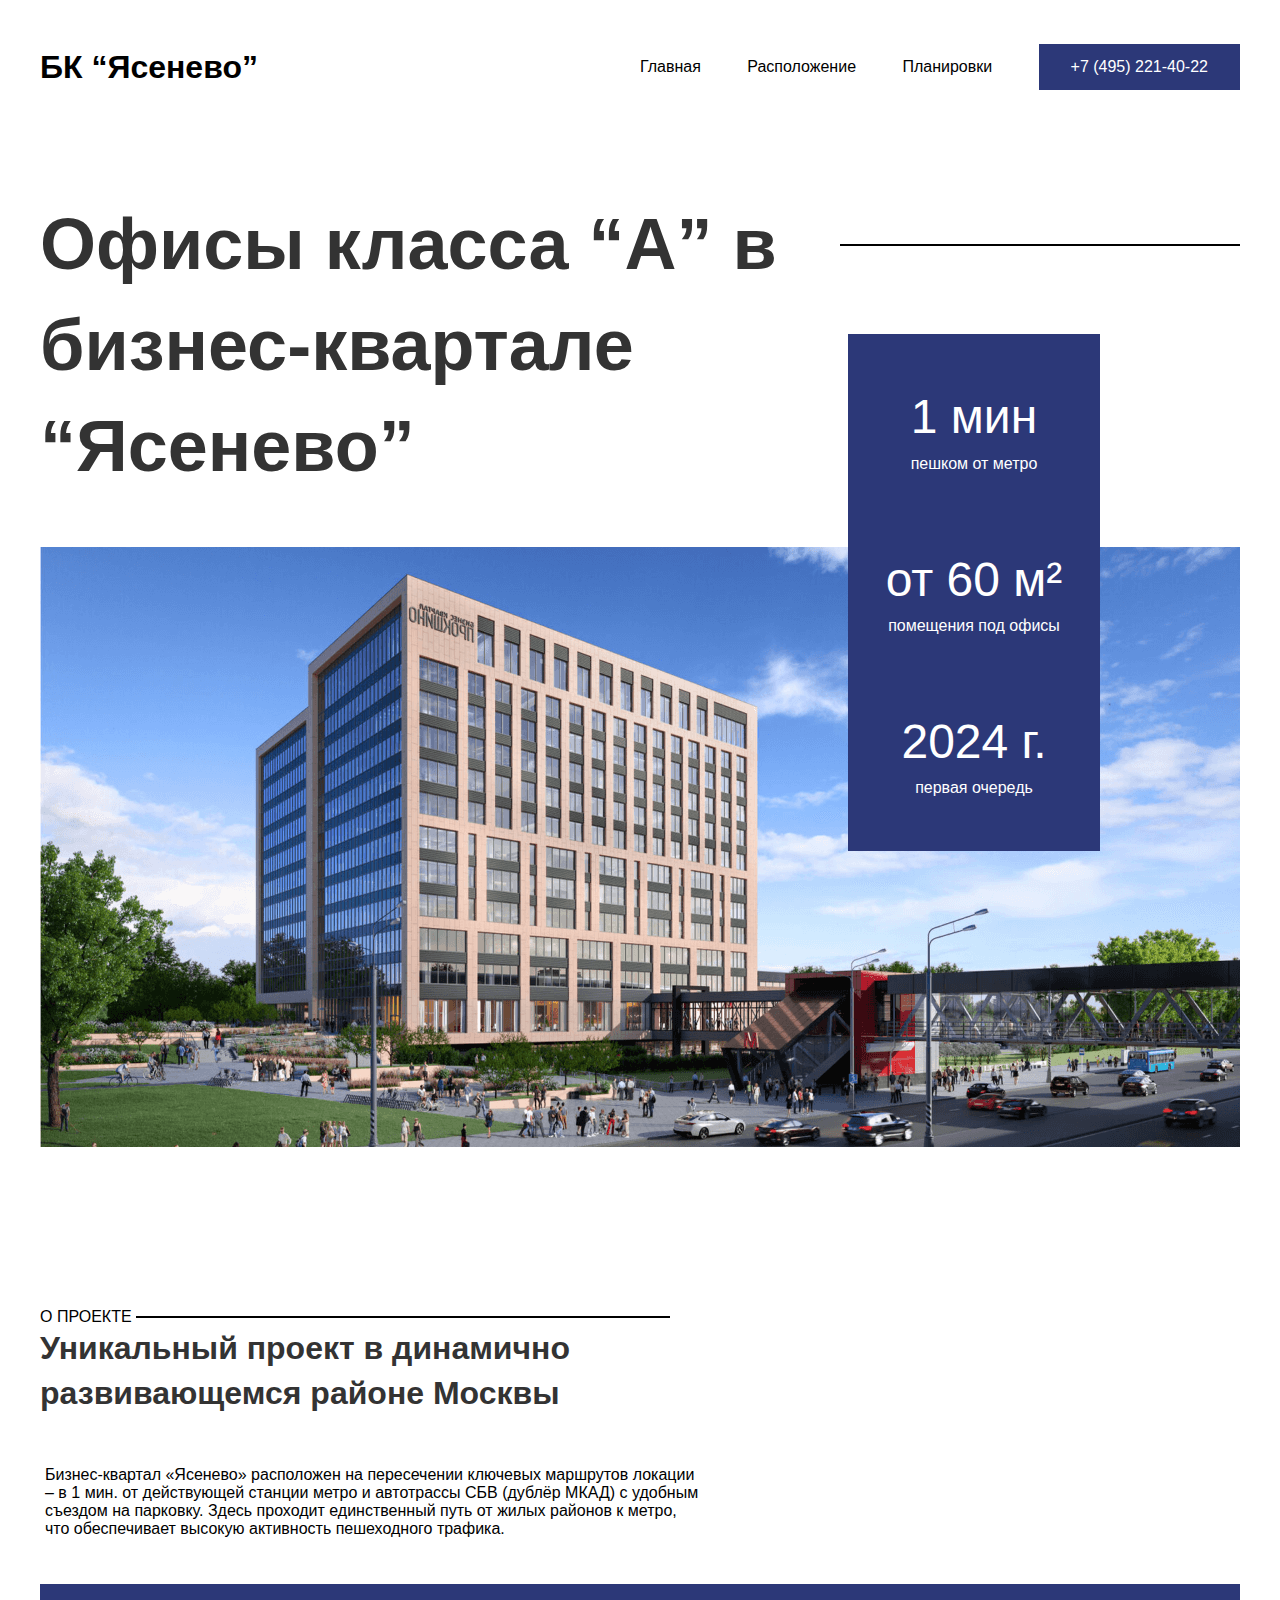
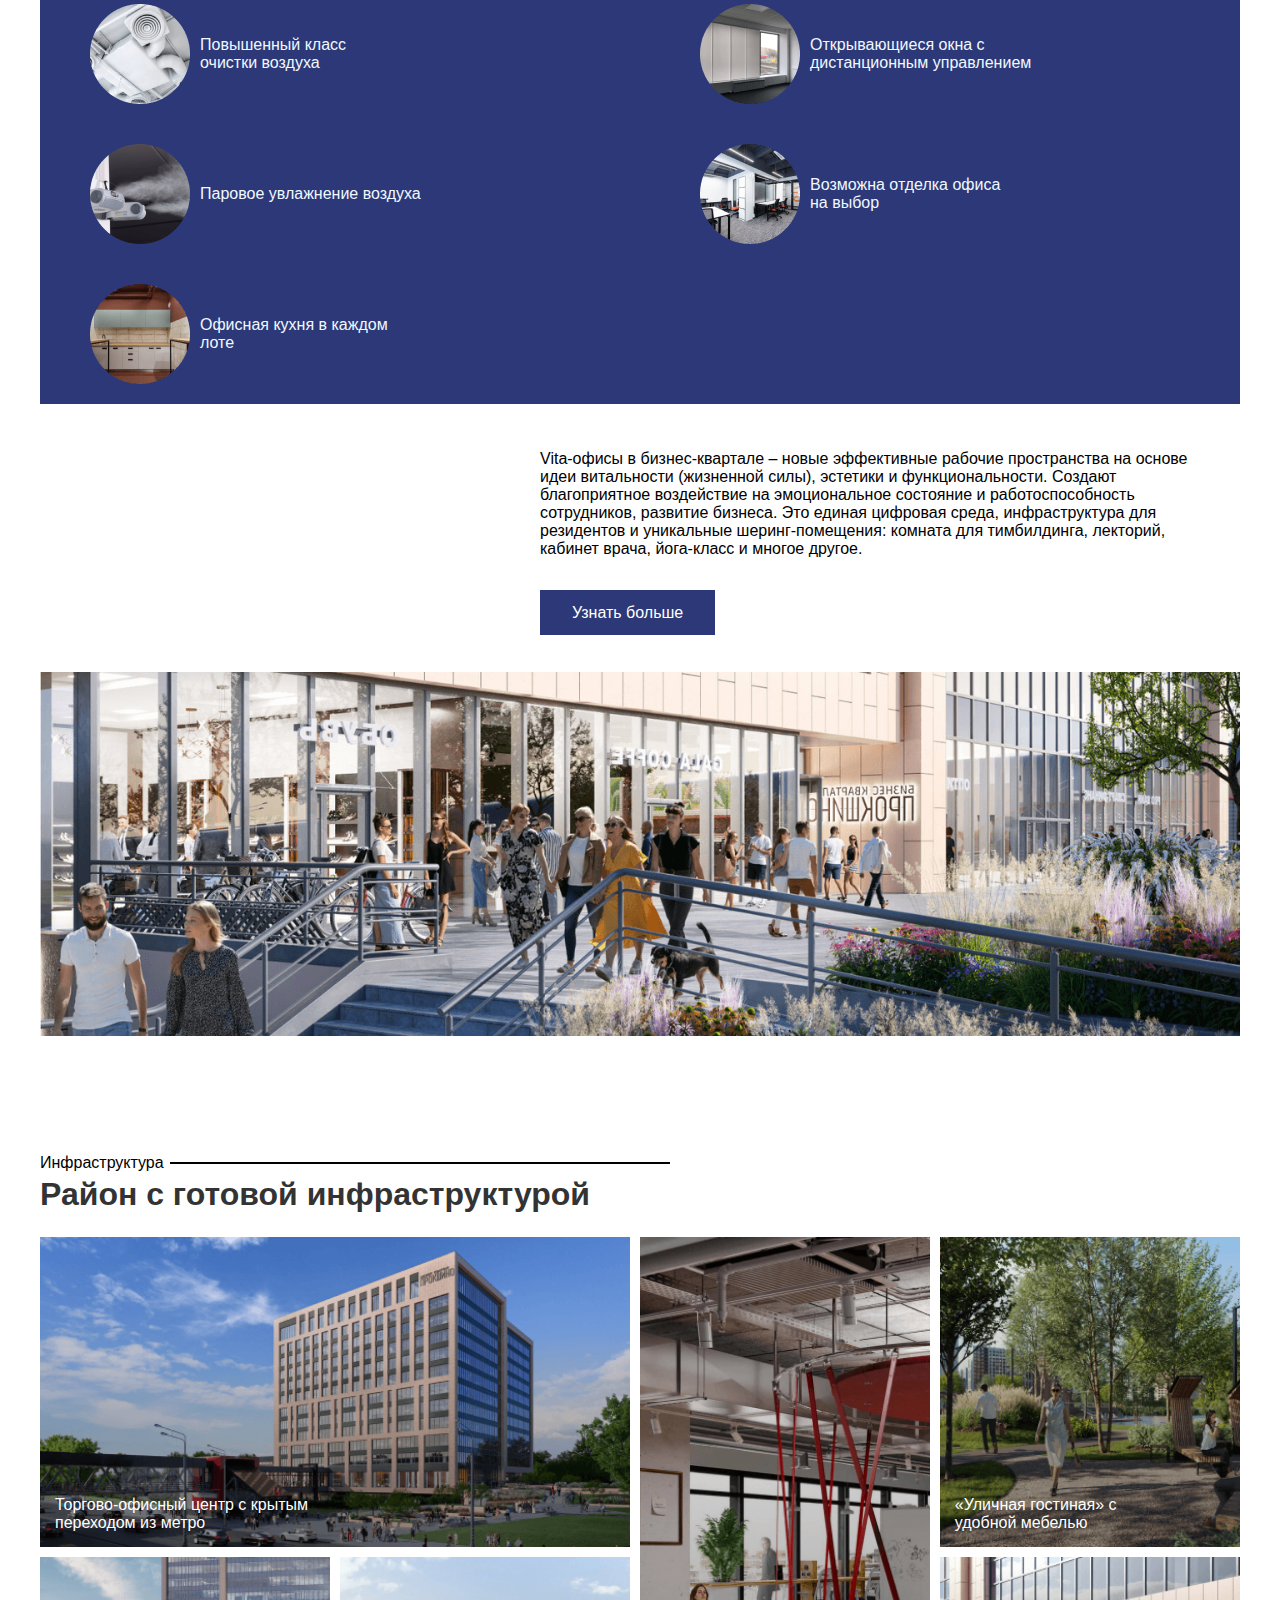
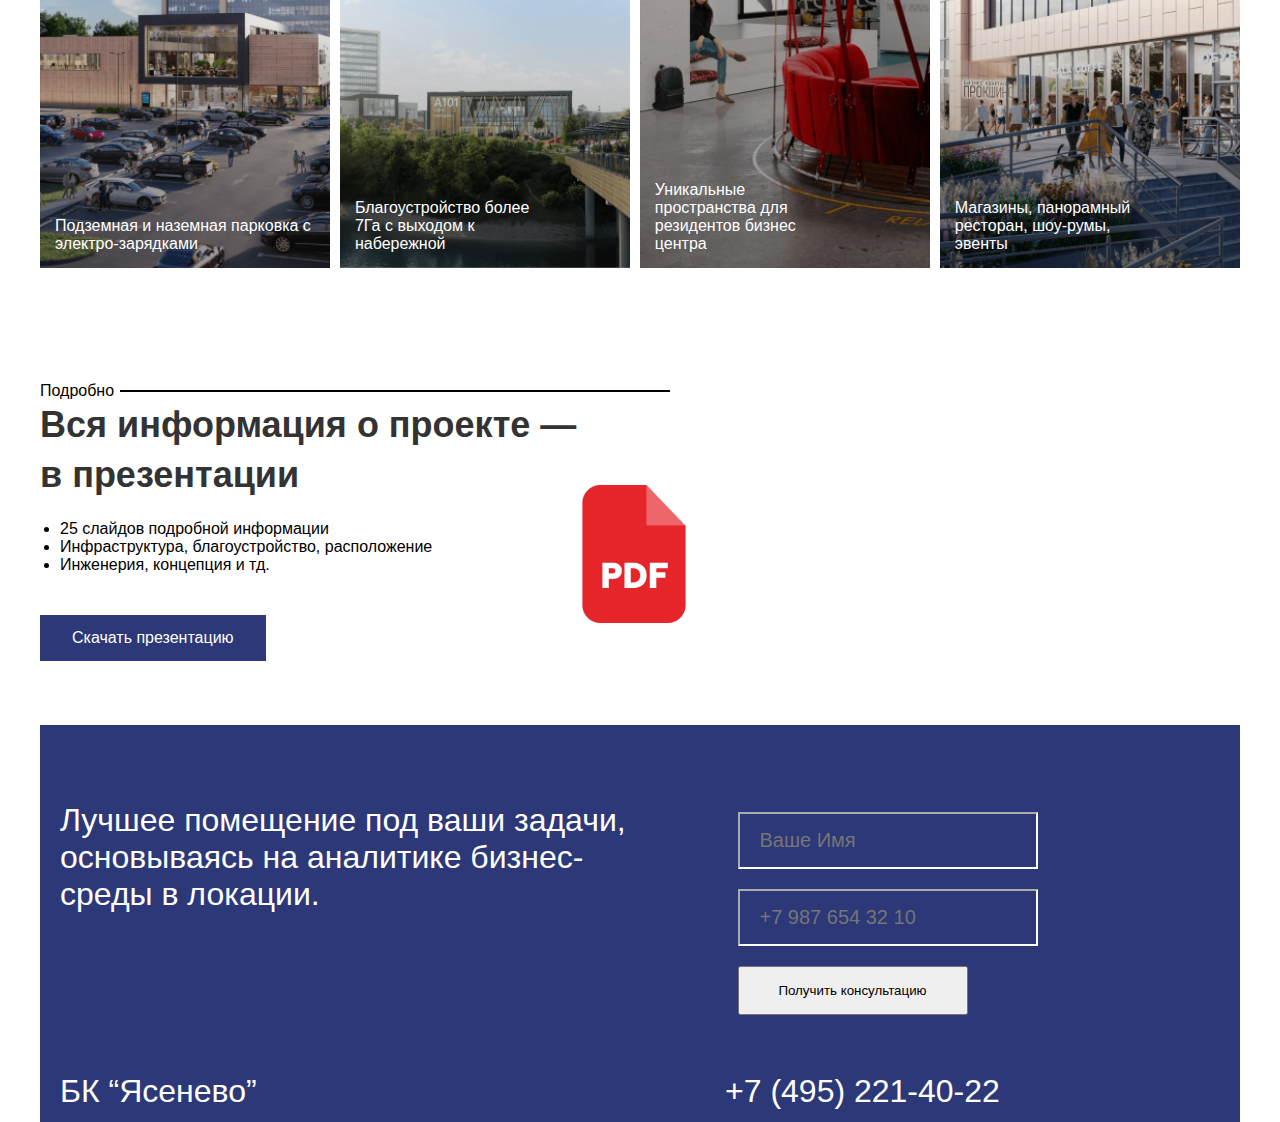
==== commit b763f54a: "поправил header" ====
--- a/index.html
+++ b/index.html
@@ -20,7 +20,7 @@
           <div class="header__logo">БК “Ясенево”</div>
           <nav>
             <ul class="nav">
-              <li class="nav__item"><a href="/">Главная</a></li>
+              <li class="nav__item"><a href="index.html">Главная</a></li>
               <li class="nav__item"><a href="location.html">Расположение</a></li>
               <li class="nav__item"><a href="plans.html">Планировки</a></li>
               <li class="nav__item nav__item_button">
--- a/css/style.min.css
+++ b/css/style.min.css
@@ -1 +1 @@
-@font-face{font-family:"Montserrat";src:url("../assets/fontsMontserrat-Regular.eot");src:local("Montserrat Regular"),local("Montserrat-Regular"),url("../assets/fontsMontserrat-Regular.eot?#iefix") format("embedded-opentype"),url("../assets/fontsMontserrat-Regular.woff2") format("woff2"),url("../assets/fontsMontserrat-Regular.woff") format("woff"),url("../assets/fontsMontserrat-Regular.ttf") format("truetype");font-weight:normal;font-style:normal}@font-face{font-family:"Montserrat";src:url("../assets/fontsMontserrat-Bold.eot");src:local("Montserrat Bold"),local("Montserrat-Bold"),url("../assets/fontsMontserrat-Bold.eot?#iefix") format("embedded-opentype"),url("../assets/fontsMontserrat-Bold.woff2") format("woff2"),url("../assets/fontsMontserrat-Bold.woff") format("woff"),url("../assets/fontsMontserrat-Bold.ttf") format("truetype");font-weight:bold;font-style:normal}@font-face{font-family:"Montserrat";src:url("../assets/fontsMontserrat-Medium.eot");src:local("Montserrat Medium"),local("Montserrat-Medium"),url("../assets/fontsMontserrat-Medium.eot?#iefix") format("embedded-opentype"),url("../assets/fontsMontserrat-Medium.woff2") format("woff2"),url("../assets/fontsMontserrat-Medium.woff") format("woff"),url("../assets/fontsMontserrat-Medium.ttf") format("truetype");font-weight:500;font-style:normal}@font-face{font-family:"Montserrat";src:url("../assets/fontsMontserrat-SemiBold.eot");src:local("Montserrat SemiBold"),local("Montserrat-SemiBold"),url("../assets/fontsMontserrat-SemiBold.eot?#iefix") format("embedded-opentype"),url("../assets/fontsMontserrat-SemiBold.woff2") format("woff2"),url("../assets/fontsMontserrat-SemiBold.woff") format("woff"),url("../assets/fontsMontserrat-SemiBold.ttf") format("truetype");font-weight:600;font-style:normal}*{margin:0;padding:0;font-family:Montserrat,sans-serif;font-weight:normal;-webkit-box-sizing:border-box;box-sizing:border-box}a{text-decoration:none;color:inherit}.container{width:1200px;margin:0 auto}@media screen and (max-width: 1279px)and (min-width: 768px){.container{width:90vw}}@media screen and (max-width: 767px){.container{width:auto;margin:0 15px}}.header{display:-webkit-box;display:-ms-flexbox;display:flex;-webkit-box-align:center;-ms-flex-align:center;align-items:center;-webkit-box-pack:justify;-ms-flex-pack:justify;justify-content:space-between;color:#000;margin-top:40px}.header__logo{font-weight:700;font-size:32px;line-height:170%}.nav{list-style:none;display:-webkit-box;display:-ms-flexbox;display:flex;-webkit-box-align:center;-ms-flex-align:center;align-items:center;-webkit-box-pack:justify;-ms-flex-pack:justify;justify-content:space-between;width:600px}.nav__item_button{color:#fff;padding:14px 32px;background:#2c3878}.nav__item__image{display:none}@media screen and (max-width: 1279px)and (min-width: 768px){.header__logo{font-size:20px}.nav{width:480px}.nav__item{font-size:14px}.nav__item:first-child{display:none}}@media screen and (max-width: 767px){.header{margin-top:15px}.header__logo{font-size:20px}.nav{width:auto}.nav__item{padding:12px 20px}.nav__item:not(:last-child){display:none}.nav__item span{display:none}.nav__item__image{display:block}}.about{padding:57px 0;position:relative}.about .about-p{text-align:left;width:100%;margin:0 auto;overflow:hidden}.about .about-p span{position:relative}.about .about-p span::before{display:block;width:534px;content:"";position:absolute;border-bottom:2px solid #000;top:50%;left:96px}.about .about-title{font-weight:bold;font-size:32px;line-height:140%;max-width:550px;color:#333;margin-bottom:5px}.about__img{width:100%;height:100%}.about__img .images{width:100%;height:auto;-o-object-fit:cover;object-fit:cover}.about .drr{padding:46px 5px;text-align:left;margin-right:532px}.about .dr{text-align:left;padding:46px;padding-left:500px}.about .about-button{padding-left:500px;padding-bottom:50px}.about .button{color:#fff;padding:14px 32px;background:#2c3878}.about .flex-container{display:-webkit-box;display:-ms-flexbox;display:flex;-ms-flex-wrap:wrap;flex-wrap:wrap;-webkit-box-pack:justify;-ms-flex-pack:justify;justify-content:space-between;background:#2c3878;color:#f0f8ff}.about .image-with-text{display:-webkit-box;display:-ms-flexbox;display:flex;-webkit-box-align:center;-ms-flex-align:center;align-items:center;margin-bottom:20px;margin-top:20px;padding-left:50px;-webkit-box-flex:0;-ms-flex:0 0 calc(50% - 10px);flex:0 0 calc(50% - 10px);max-width:calc(50% - 10px)}.about .image-with-text img{max-width:100%;margin-right:10px}.about .image-with-text p{word-wrap:break-word}@media screen and (max-width: 1279px)and (min-width: 768px){.about{padding:57px}.about-p span::before{display:block;width:534px;content:"";position:absolute;border-bottom:2px solid #000;top:50%;left:130px}.about-title{font-size:40px;max-width:480px;color:#333;margin-bottom:5px}.about-title::after{top:130px;right:0;width:30vw}.about .drr{font-size:18px;width:100%;padding-right:200px}.about .dr{font-size:14px;padding:30px 1px}.about .about-button{padding-left:1px}}@media screen and (max-width: 767px){.about{padding:10px 0}.about-title{font-size:24px;max-width:100%;margin-bottom:5px}.about-title::before{width:0}.about .drr{font-size:15px;width:70%}.about .dr{font-size:15px;max-width:80%;padding:20px 5px}.about .about-button{padding-left:5px}.about .image-with-text{-webkit-box-flex:0;-ms-flex:0 0 100%;flex:0 0 100%;max-width:100%}}@media screen and (max-width: 480px){.about .dr{font-size:15px;max-width:80%;padding:20px 5px}.about .about-button{padding-left:5px}}.hero{padding:100px 0;position:relative}.hero__title{font-weight:bold;font-size:72px;line-height:140%;max-width:760px;color:#333;margin-bottom:50px}.hero__title::after{position:absolute;content:"";top:150px;right:0;width:400px;height:2px;background:#000}.hero__title_smaller{font-size:52px}.hero__image{-o-object-fit:cover;object-fit:cover;width:100%;height:600px}.hero__parametrs{position:absolute;right:140px;top:240px;background:#2c3878;width:252px;display:-webkit-box;display:-ms-flexbox;display:flex;-webkit-box-orient:vertical;-webkit-box-direction:normal;-ms-flex-direction:column;flex-direction:column;-webkit-box-align:center;-ms-flex-align:center;align-items:center;-ms-flex-pack:distribute;justify-content:space-around;padding-top:30px}.hero__parametrs__item{padding:40px 0;text-align:center}.hero__parametrs__item span{display:block;color:#fff;font-weight:400;font-size:16px;padding-bottom:10px;line-height:160%}.hero__parametrs__item strong{font-size:48px}.hero-nav{display:none}@media screen and (max-width: 1279px)and (min-width: 768px){.hero__image{height:400px}.hero__title{font-size:40px;max-width:480px;color:#333;margin-bottom:40px}.hero__title::after{top:130px;right:0;width:30vw}.hero__title_smaller{font-size:32px}.hero__parametrs{position:static;width:100%;-webkit-box-orient:horizontal;-webkit-box-direction:normal;-ms-flex-direction:row;flex-direction:row;-webkit-box-pack:space-evenly;-ms-flex-pack:space-evenly;justify-content:space-evenly}.hero__parametrs:not(.hero__parametrs_large){position:absolute;top:auto;right:0;height:160px;width:240px}.hero__parametrs__item{padding:30px 0}.hero__parametrs__item strong{font-size:40px}}@media screen and (max-width: 767px){.hero{padding:50px 0}.hero__image{height:200px}.hero__title{font-size:24px;max-width:100%;margin-bottom:20px}.hero__title::after{width:0}.hero__title_smaller{font-size:24px}.hero__parametrs{position:static;width:100%;-webkit-box-orient:horizontal;-webkit-box-direction:normal;-ms-flex-direction:row;flex-direction:row;-webkit-box-pack:space-evenly;-ms-flex-pack:space-evenly;justify-content:space-evenly;padding-top:15px}.hero__parametrs:not(.hero__parametrs_large){position:absolute;top:auto;right:0;height:90px;width:150px}.hero__parametrs__item{padding:20px 0}.hero__parametrs__item span{font-size:10px;padding-bottom:5px}.hero__parametrs__item strong{font-size:20px}.hero-nav{display:-webkit-box;display:-ms-flexbox;display:flex;width:100%;-webkit-box-pack:justify;-ms-flex-pack:justify;justify-content:space-between}.hero-nav .nav__item{font-size:14px;text-align:center;-webkit-box-flex:1;-ms-flex:1;flex:1;display:block;margin:15px 5px}}.inf{padding:57px 0;position:relative}.inf__p{text-align:left;width:100%;margin:0 auto;overflow:hidden}.inf__p span{position:relative}.inf__p span::before{display:block;width:500px;content:"";position:absolute;border-bottom:2px solid #000;top:50%;left:130px}.inf__title{font-weight:bold;font-size:32px;line-height:140%;max-width:550px;color:#333;margin-bottom:20px}.inf .grid-container{display:grid;grid-template-columns:repeat(3, 1fr);grid-template-rows:repeat(2, 1fr);gap:10px}.inf .grid-item{position:relative;overflow:hidden}.inf .grid-item img{width:100%;height:100%;-o-object-fit:cover;object-fit:cover}.inf .overlay{position:absolute;bottom:5px;left:5px;padding:10px;color:#fff}.inf .overlay p{word-wrap:break-word}.inf .big{grid-column:span 2}.inf .big1{grid-row:span 2}.inf .grid-item:nth-child(4){grid-column:3}.inf .grid-item:nth-child(5){grid-column:4;grid-row:1}.inf .grid-item:nth-child(6){grid-column:4;grid-row:2}.inf .grid-item:nth-child(3){grid-column:2;grid-row:2}.inf .grid-item:nth-child(2){grid-column:1;grid-row:2}@media screen and (max-width: 1278px){.inf .grid-container{grid-template-columns:repeat(2, 1fr);grid-template-rows:repeat(4, 1fr)}.inf__p span::before{display:block;width:534px;content:"";position:absolute;border-bottom:2px solid #000;top:50%;left:170px}.inf .grid-item img{width:100%;height:100%;-o-object-fit:cover;object-fit:cover;max-height:100%}.inf .grid-item:nth-child(1){grid-column:span 2;grid-row:1}.inf .grid-item:nth-child(2){grid-row:2;grid-column:1}.inf .grid-item:nth-child(3){grid-column:2;grid-row:2}.inf .grid-item:nth-child(4){grid-column:1}.inf .grid-item:nth-child(5){grid-column:2;grid-row:3}.inf .grid-item:nth-child(6){grid-column:2;grid-row:4}}@media screen and (max-width: 480px){.inf{padding:10px}.inf__title{font-weight:bold;font-size:20px;line-height:140%;max-width:550px;color:#333;margin-bottom:20px}.inf .grid-container{grid-template-columns:repeat(1, 1fr);grid-template-rows:auto}.inf .grid-item{grid-column:auto;grid-row:auto}.inf .grid-item:nth-child(1){grid-column:1;grid-row:1}.inf .grid-item:nth-child(2){grid-row:2;grid-column:1}.inf .grid-item:nth-child(3){grid-column:1;grid-row:3}.inf .grid-item:nth-child(4){grid-column:1;grid-row:4}.inf .grid-item:nth-child(5){grid-column:1;grid-row:5}.inf .grid-item:nth-child(6){grid-column:1;grid-row:6}}.map{padding:57px 0;position:relative}.map__img{width:100%;height:100%;padding-top:25px}.map__img .images{width:100%;height:auto;-o-object-fit:cover;object-fit:cover}.map__p{text-align:left;width:100%;margin:0 auto;overflow:hidden}.map__p span{position:relative}.map__p span::before{display:block;width:500px;content:"";position:absolute;border-bottom:2px solid #000;top:50%;left:130px}.map__drr{padding:46px 5px;text-align:left;margin-right:532px}@media screen and (max-width: 768px){.map__drr{width:100%;font-size:18px}.map .grid-item img{width:100%;height:100%;-o-object-fit:cover;object-fit:cover;max-height:100%}}@media screen and (max-width: 480px){.map{padding:10px}.map__drr{width:100%;font-size:10px}.map .grid-container{grid-template-columns:repeat(1, 1fr)}}.pdf{padding:57px 0;position:relative;height:400px}.pdf__p{text-align:left;width:100%;margin:0 auto;overflow:hidden}.pdf__p span{position:relative}.pdf__p span::before{display:block;width:550px;content:"";position:absolute;border-bottom:2px solid #000;top:50%;left:80px}.pdf__title{font-weight:bold;font-size:36px;line-height:140%;max-width:550px;color:#333;margin-bottom:20px}.pdf__image{-o-object-fit:cover;object-fit:cover;width:138px;height:138px;top:160px;left:525px;position:absolute}.pdf__link_button{color:#fff;padding:14px 32px;background:#2c3878;top:290px;left:0px;position:absolute}.pdf ul{margin-left:20px}@media screen and (max-width: 1279px)and (min-width: 767px){.pdf__image{-o-object-fit:cover;object-fit:cover;width:100px;height:100px;top:160px;left:600px;position:absolute}.pdf__link_button{color:#fff;padding:14px 32px;background:#2c3878;top:290px;left:3px;position:absolute}.pdf__title{font-weight:bold;font-size:37px;line-height:140%;max-width:550px;color:#333;margin-bottom:20px}}@media screen and (max-width: 645px)and (min-width: 480px){.pdf__image{-o-object-fit:cover;object-fit:cover;width:100px;height:100px;top:190px;left:420px;position:absolute}}@media screen and (max-width: 767px)and (min-width: 480px){.pdf__image{-o-object-fit:cover;object-fit:cover;width:100px;height:100px}.pdf__link_button{color:#fff;padding:14px 32px;background:#2c3878;top:305px;left:3px;position:absolute}.pdf__title{font-weight:bold;font-size:37px;line-height:140%;max-width:550px;color:#333;margin-bottom:20px}}@media screen and (max-width: 480px){.pdf{padding:10px}.pdf__image{-o-object-fit:cover;object-fit:cover;width:80px;height:80px;top:215px;left:3px;position:absolute}.pdf__link_button{color:#fff;padding:14px 32px;background:#2c3878;top:305px;left:3px;position:absolute}.pdf__title{font-weight:bold;font-size:20px;line-height:140%;max-width:550px;color:#333;margin-bottom:20px}}.plans{padding:57px 0;position:relative}.plans__p{text-align:left;width:100%;margin:0 auto;overflow:hidden}.plans__p span{position:relative}.plans__p span::before{display:block;width:534px;content:"";position:absolute;border-bottom:2px solid #000;top:50%;left:110px}.plans__img{width:100%;height:100%}.plans__img .images{width:100%;height:auto;-o-object-fit:cover;object-fit:cover}.plans__drr{padding:46px 5px;text-align:left;margin-right:532px}.plans .grid-container{display:grid;grid-template-columns:repeat(3, 1fr);grid-template-rows:repeat(2, auto);grid-gap:20px;padding-top:20px}.plans .grid-item{border:1px solid #ccc;border-radius:5px;overflow:hidden;position:relative}.plans .grid-item img{width:100%;height:auto;display:block}.plans .grid-item h3{margin:0;padding:10px;text-align:left}.plans .grid-item p{margin:0;padding:10px;text-align:left}.plans .grid-item button{text-align:center;background-color:#2c3878;color:#fff;padding:14px 32px}.plans .grid-item:nth-child(2) h3,.plans .grid-item:nth-child(2) p,.plans .grid-item:nth-child(2) button{position:relative;top:11px}@media screen and (max-width: 768px){.plans__drr{width:100%;font-size:18px}.plans .grid-container{grid-template-columns:repeat(2, 1fr)}.plans .grid-item:nth-child(2) h3,.plans .grid-item:nth-child(2) p,.plans .grid-item:nth-child(2) button{position:relative;top:10px}}@media screen and (max-width: 480px){.plans{padding:10px}.plans__drr{width:100%;font-size:10px}.plans .grid-container{grid-template-columns:repeat(1, 1fr)}.plans .grid-item:nth-child(2) h3,.plans .grid-item:nth-child(2) p,.plans .grid-item:nth-child(2) button{position:relative;top:10px}}.footer{position:relative;background-color:#2c3878;gap:10px;display:grid;grid-template-columns:repeat(2, 1fr);grid-template-rows:auto}.footer .f3{text-align:left;font-size:2em;color:#fff;padding-top:77px;padding-left:20px}.footer .f4{text-align:left;width:100%;color:#fff;padding-top:150px;font-size:2em;padding-left:20px}.footer .order__form{margin:0 auto;width:410px;margin-top:87px}.footer .order__input{display:block;width:300px;border-color:#fff;background:#2c3878;padding:15px 20px;font-weight:400;font-size:20px;line-height:20px;margin-bottom:20px;color:#fff}.footer .button{width:230px;height:49px}.footer .button1{width:230px;height:49px;width:100%;color:#fff;padding-top:150px;font-size:2em;padding-left:80px}@media screen and (min-width: 1279px){.f3:nth-child(1){grid-column:1;grid-row:1}.f4:nth-child(2){grid-column:1;grid-row:2}}@media screen and (max-width: 1279px)and (min-width: 767px){.order__form:nth-child(3){grid-column:1;grid-row:2}.button1:nth-child(4){grid-column:2;grid-row:3}.f4:nth-child(2){grid-column:1;grid-row:3}.order__form{width:370px;padding-left:20px}.f3{text-align:left;font-size:2em;color:#fff}}@media screen and (max-width: 766px){.order__form:nth-child(3){grid-column:1;grid-row:2}.button1:nth-child(4){grid-column:2;grid-row:3}.f4:nth-child(2){grid-column:1;grid-row:3}.order__form{width:370px;padding-left:20px}}@media screen and (max-width: 479px){.order__form:nth-child(3){grid-column:1;grid-row:2}.f3:nth-child(1){grid-column:1;grid-row:1}.f4:nth-child(2){grid-column:1;grid-row:4}.button1:nth-child(4){grid-column:1;grid-row:3}.footer .f3{text-align:left;font-size:1em;color:#fff}.footer .f4{font-size:15px;padding-top:30px}.order__form{width:370px;padding-left:20px}.footer .button1{padding-top:100px;padding-left:20px;font-size:20px}}@media screen and (max-width: 365px){.f3{font-size:15px;width:100%;text-align:left}}/*# sourceMappingURL=style.min.css.map */+@font-face{font-family:"Montserrat";src:url("../assets/fontsMontserrat-Regular.eot");src:local("Montserrat Regular"),local("Montserrat-Regular"),url("../assets/fontsMontserrat-Regular.eot?#iefix") format("embedded-opentype"),url("../assets/fontsMontserrat-Regular.woff2") format("woff2"),url("../assets/fontsMontserrat-Regular.woff") format("woff"),url("../assets/fontsMontserrat-Regular.ttf") format("truetype");font-weight:normal;font-style:normal}@font-face{font-family:"Montserrat";src:url("../assets/fontsMontserrat-Bold.eot");src:local("Montserrat Bold"),local("Montserrat-Bold"),url("../assets/fontsMontserrat-Bold.eot?#iefix") format("embedded-opentype"),url("../assets/fontsMontserrat-Bold.woff2") format("woff2"),url("../assets/fontsMontserrat-Bold.woff") format("woff"),url("../assets/fontsMontserrat-Bold.ttf") format("truetype");font-weight:bold;font-style:normal}@font-face{font-family:"Montserrat";src:url("../assets/fontsMontserrat-Medium.eot");src:local("Montserrat Medium"),local("Montserrat-Medium"),url("../assets/fontsMontserrat-Medium.eot?#iefix") format("embedded-opentype"),url("../assets/fontsMontserrat-Medium.woff2") format("woff2"),url("../assets/fontsMontserrat-Medium.woff") format("woff"),url("../assets/fontsMontserrat-Medium.ttf") format("truetype");font-weight:500;font-style:normal}@font-face{font-family:"Montserrat";src:url("../assets/fontsMontserrat-SemiBold.eot");src:local("Montserrat SemiBold"),local("Montserrat-SemiBold"),url("../assets/fontsMontserrat-SemiBold.eot?#iefix") format("embedded-opentype"),url("../assets/fontsMontserrat-SemiBold.woff2") format("woff2"),url("../assets/fontsMontserrat-SemiBold.woff") format("woff"),url("../assets/fontsMontserrat-SemiBold.ttf") format("truetype");font-weight:600;font-style:normal}*{margin:0;padding:0;font-family:Montserrat,sans-serif;font-weight:normal;-webkit-box-sizing:border-box;box-sizing:border-box}a{text-decoration:none;color:inherit}.container{width:1200px;margin:0 auto}@media screen and (max-width: 1279px)and (min-width: 768px){.container{width:90vw}}@media screen and (max-width: 767px){.container{width:auto;margin:0 15px}}.header{display:-webkit-box;display:-ms-flexbox;display:flex;-webkit-box-align:center;-ms-flex-align:center;align-items:center;-webkit-box-pack:justify;-ms-flex-pack:justify;justify-content:space-between;color:#000;margin-top:40px}.header__logo{font-weight:700;font-size:32px;line-height:170%}.nav{list-style:none;display:-webkit-box;display:-ms-flexbox;display:flex;-webkit-box-align:center;-ms-flex-align:center;align-items:center;-webkit-box-pack:justify;-ms-flex-pack:justify;justify-content:space-between;width:600px}.nav__item_button{color:#fff;padding:14px 32px;background:#2c3878}.nav__item__image{display:none}@media screen and (max-width: 1279px)and (min-width: 768px){.header__logo{font-size:20px}.nav{width:480px}.nav__item{font-size:14px}.nav__item:first-child{display:none}}@media screen and (max-width: 767px){.header{margin-top:15px}.header__logo{font-size:20px}.nav{width:auto}.nav__item{padding:12px 20px}.nav__item:not(:last-child){display:none}.nav__item span{display:none}.nav__item__image{display:block}}.about{padding:57px 0;position:relative}.about .about-p{text-align:left;width:100%;margin:0 auto;overflow:hidden}.about .about-p span{position:relative}.about .about-p span::before{display:block;width:534px;content:"";position:absolute;border-bottom:2px solid #000;top:50%;left:96px}.about .about-title{font-weight:bold;font-size:32px;line-height:140%;max-width:550px;color:#333;margin-bottom:5px}.about__img{width:100%;height:100%}.about__img .images{width:100%;height:auto;-o-object-fit:cover;object-fit:cover}.about .drr{padding:46px 5px;text-align:left;margin-right:532px}.about .dr{text-align:left;padding:46px;padding-left:500px}.about .about-button{padding-left:500px;padding-bottom:50px}.about .button{color:#fff;padding:14px 32px;background:#2c3878}.about .flex-container{display:-webkit-box;display:-ms-flexbox;display:flex;-ms-flex-wrap:wrap;flex-wrap:wrap;-webkit-box-pack:justify;-ms-flex-pack:justify;justify-content:space-between;background:#2c3878;color:#f0f8ff}.about .image-with-text{display:-webkit-box;display:-ms-flexbox;display:flex;-webkit-box-align:center;-ms-flex-align:center;align-items:center;margin-bottom:20px;margin-top:20px;padding-left:50px;-webkit-box-flex:0;-ms-flex:0 0 calc(50% - 10px);flex:0 0 calc(50% - 10px);max-width:calc(50% - 10px)}.about .image-with-text img{max-width:100%;margin-right:10px}.about .image-with-text p{word-wrap:break-word}@media screen and (max-width: 1279px)and (min-width: 768px){.about{padding:57px}.about-p span::before{display:block;width:534px;content:"";position:absolute;border-bottom:2px solid #000;top:50%;left:130px}.about-title{font-size:40px;max-width:480px;color:#333;margin-bottom:5px}.about-title::after{top:130px;right:0;width:30vw}.about .drr{font-size:18px;width:100%;padding-right:200px}.about .dr{font-size:14px;padding:30px 1px}.about .about-button{padding-left:1px}}@media screen and (max-width: 767px){.about{padding:10px 0}.about-title{font-size:24px;max-width:100%;margin-bottom:5px}.about-title::before{width:0}.about .drr{font-size:15px;width:70%}.about .dr{font-size:15px;max-width:80%;padding:20px 5px}.about .about-button{padding-left:5px}.about .image-with-text{-webkit-box-flex:0;-ms-flex:0 0 100%;flex:0 0 100%;max-width:100%}}@media screen and (max-width: 480px){.about .dr{font-size:15px;max-width:80%;padding:20px 5px}.about .about-button{padding-left:5px}}.hero{padding:100px 0;position:relative}.hero__title{font-weight:bold;font-size:72px;line-height:140%;max-width:760px;color:#333;margin-bottom:50px}.hero__title::after{position:absolute;content:"";top:150px;right:0;width:400px;height:2px;background:#000}.hero__title_smaller{font-size:52px}.hero__image{-o-object-fit:cover;object-fit:cover;width:100%;height:600px}.hero__parametrs{position:absolute;right:140px;top:240px;background:#2c3878;width:252px;display:-webkit-box;display:-ms-flexbox;display:flex;-webkit-box-orient:vertical;-webkit-box-direction:normal;-ms-flex-direction:column;flex-direction:column;-webkit-box-align:center;-ms-flex-align:center;align-items:center;-ms-flex-pack:distribute;justify-content:space-around;padding-top:30px}.hero__parametrs__item{padding:40px 0;text-align:center}.hero__parametrs__item span{display:block;color:#fff;font-weight:400;font-size:16px;padding-bottom:10px;line-height:160%}.hero__parametrs__item strong{font-size:48px}.hero-nav{display:none}@media screen and (max-width: 1279px)and (min-width: 768px){.hero__image{height:400px}.hero__title{font-size:40px;max-width:480px;color:#333;margin-bottom:40px}.hero__title::after{top:130px;right:0;width:30vw}.hero__title_smaller{font-size:32px}.hero__parametrs{position:static;width:100%;-webkit-box-orient:horizontal;-webkit-box-direction:normal;-ms-flex-direction:row;flex-direction:row;-webkit-box-pack:space-evenly;-ms-flex-pack:space-evenly;justify-content:space-evenly}.hero__parametrs:not(.hero__parametrs_large){position:absolute;top:auto;right:0;height:160px;width:240px}.hero__parametrs__item{padding:30px 0}.hero__parametrs__item strong{font-size:40px}}@media screen and (max-width: 767px){.hero{padding:50px 0}.hero__image{height:200px}.hero__title{font-size:24px;max-width:100%;margin-bottom:20px}.hero__title::after{width:0}.hero__title_smaller{font-size:24px}.hero__parametrs{position:static;width:100%;-webkit-box-orient:horizontal;-webkit-box-direction:normal;-ms-flex-direction:row;flex-direction:row;-webkit-box-pack:space-evenly;-ms-flex-pack:space-evenly;justify-content:space-evenly;padding-top:15px}.hero__parametrs:not(.hero__parametrs_large){position:absolute;top:auto;right:0;height:90px;width:150px}.hero__parametrs__item{padding:20px 0}.hero__parametrs__item span{font-size:10px;padding-bottom:5px}.hero__parametrs__item strong{font-size:20px}.hero-nav{display:-webkit-box;display:-ms-flexbox;display:flex;width:100%;-webkit-box-pack:justify;-ms-flex-pack:justify;justify-content:space-between}.hero-nav .nav__item{font-size:14px;text-align:center;-webkit-box-flex:1;-ms-flex:1;flex:1;display:block;margin:15px 5px}}.inf{padding:57px 0;position:relative}.inf__p{text-align:left;width:100%;margin:0 auto;overflow:hidden}.inf__p span{position:relative}.inf__p span::before{display:block;width:500px;content:"";position:absolute;border-bottom:2px solid #000;top:50%;left:130px}.inf__title{font-weight:bold;font-size:32px;line-height:140%;max-width:550px;color:#333;margin-bottom:20px}.inf .grid-container{display:grid;grid-template-columns:repeat(3, 1fr);grid-template-rows:repeat(2, 1fr);gap:10px}.inf .grid-item{position:relative;overflow:hidden}.inf .grid-item img{width:100%;height:100%;-o-object-fit:cover;object-fit:cover}.inf .overlay{position:absolute;bottom:5px;left:5px;padding:10px;color:#fff}.inf .overlay p{word-wrap:break-word}.inf .big{grid-column:span 2}.inf .big1{grid-row:span 2}.inf .grid-item:nth-child(4){grid-column:3}.inf .grid-item:nth-child(5){grid-column:4;grid-row:1}.inf .grid-item:nth-child(6){grid-column:4;grid-row:2}.inf .grid-item:nth-child(3){grid-column:2;grid-row:2}.inf .grid-item:nth-child(2){grid-column:1;grid-row:2}@media screen and (max-width: 1278px){.inf .grid-container{grid-template-columns:repeat(2, 1fr);grid-template-rows:repeat(4, 1fr)}.inf__p span::before{display:block;width:534px;content:"";position:absolute;border-bottom:2px solid #000;top:50%;left:170px}.inf .grid-item img{width:100%;height:100%;-o-object-fit:cover;object-fit:cover;max-height:100%}.inf .grid-item:nth-child(1){grid-column:span 2;grid-row:1}.inf .grid-item:nth-child(2){grid-row:2;grid-column:1}.inf .grid-item:nth-child(3){grid-column:2;grid-row:2}.inf .grid-item:nth-child(4){grid-column:1}.inf .grid-item:nth-child(5){grid-column:2;grid-row:3}.inf .grid-item:nth-child(6){grid-column:2;grid-row:4}}@media screen and (max-width: 480px){.inf{padding:10px}.inf__title{font-weight:bold;font-size:20px;line-height:140%;max-width:550px;color:#333;margin-bottom:20px}.inf .grid-container{grid-template-columns:repeat(1, 1fr);grid-template-rows:auto}.inf .grid-item{grid-column:auto;grid-row:auto}.inf .grid-item:nth-child(1){grid-column:1;grid-row:1}.inf .grid-item:nth-child(2){grid-row:2;grid-column:1}.inf .grid-item:nth-child(3){grid-column:1;grid-row:3}.inf .grid-item:nth-child(4){grid-column:1;grid-row:4}.inf .grid-item:nth-child(5){grid-column:1;grid-row:5}.inf .grid-item:nth-child(6){grid-column:1;grid-row:6}}.map{padding:57px 0;position:relative}.map__img{width:100%;height:100%;padding-top:25px}.map__img .images{width:100%;height:auto;-o-object-fit:cover;object-fit:cover}.map__p{text-align:left;width:100%;margin:0 auto;overflow:hidden}.map__p span{position:relative}.map__p span::before{display:block;width:500px;content:"";position:absolute;border-bottom:2px solid #000;top:50%;left:130px}.map__drr{padding:46px 5px;text-align:left;margin-right:532px}@media screen and (max-width: 768px){.map__drr{width:100%;font-size:18px}.map .grid-item img{width:100%;height:100%;-o-object-fit:cover;object-fit:cover;max-height:100%}}@media screen and (max-width: 480px){.map{padding:10px}.map__drr{width:100%;font-size:10px}.map .grid-container{grid-template-columns:repeat(1, 1fr)}}.pdf{padding:57px 0;position:relative;height:400px}.pdf__p{text-align:left;width:100%;margin:0 auto;overflow:hidden}.pdf__p span{position:relative}.pdf__p span::before{display:block;width:550px;content:"";position:absolute;border-bottom:2px solid #000;top:50%;left:80px}.pdf__title{font-weight:bold;font-size:36px;line-height:140%;max-width:550px;color:#333;margin-bottom:20px}.pdf__image{-o-object-fit:cover;object-fit:cover;width:138px;height:138px;top:160px;left:525px;position:absolute}.pdf__link_button{color:#fff;padding:14px 32px;background:#2c3878;top:290px;left:0px;position:absolute}.pdf ul{margin-left:20px}@media screen and (max-width: 1279px)and (min-width: 767px){.pdf__image{-o-object-fit:cover;object-fit:cover;width:100px;height:100px;top:160px;left:600px;position:absolute}.pdf__link_button{color:#fff;padding:14px 32px;background:#2c3878;top:290px;left:3px;position:absolute}.pdf__title{font-weight:bold;font-size:37px;line-height:140%;max-width:550px;color:#333;margin-bottom:20px}}@media screen and (max-width: 645px)and (min-width: 480px){.pdf__image{-o-object-fit:cover;object-fit:cover;width:100px;height:100px;top:190px;left:420px;position:absolute}}@media screen and (max-width: 767px)and (min-width: 480px){.pdf__image{-o-object-fit:cover;object-fit:cover;width:100px;height:100px}.pdf__link_button{color:#fff;padding:14px 32px;background:#2c3878;top:305px;left:3px;position:absolute}.pdf__title{font-weight:bold;font-size:37px;line-height:140%;max-width:550px;color:#333;margin-bottom:20px}}@media screen and (max-width: 480px){.pdf{padding:10px}.pdf__image{-o-object-fit:cover;object-fit:cover;width:80px;height:80px;top:215px;left:3px;position:absolute}.pdf__link_button{color:#fff;padding:14px 32px;background:#2c3878;top:305px;left:3px;position:absolute}.pdf__title{font-weight:bold;font-size:20px;line-height:140%;max-width:550px;color:#333;margin-bottom:20px}}.plans{padding:57px 0;position:relative}.plans__p{text-align:left;width:100%;margin:0 auto;overflow:hidden}.plans__p span{position:relative}.plans__p span::before{display:block;width:534px;content:"";position:absolute;border-bottom:2px solid #000;top:50%;left:110px}.plans__img{width:100%;height:100%}.plans__img .images{width:100%;height:auto;-o-object-fit:cover;object-fit:cover}.plans__drr{padding:46px 5px;text-align:left;margin-right:532px}.plans .grid-container{display:grid;grid-template-columns:repeat(3, 1fr);grid-template-rows:repeat(2, auto);grid-gap:20px;padding-top:20px}.plans .grid-item{border:1px solid #ccc;border-radius:5px;overflow:hidden;position:relative}.plans .grid-item img{width:100%;height:auto;display:block}.plans .grid-item h3{margin:0;padding:10px;text-align:left}.plans .grid-item p{margin:0;padding:10px;text-align:left}.plans .grid-item button{text-align:center;background-color:#2c3878;color:#fff;padding:14px 32px}.plans .grid-item:nth-child(2) h3,.plans .grid-item:nth-child(2) p,.plans .grid-item:nth-child(2) button{position:relative;top:11px}@media screen and (max-width: 768px){.plans__drr{width:100%;font-size:18px}.plans .grid-container{grid-template-columns:repeat(2, 1fr)}.plans .grid-item:nth-child(2) h3,.plans .grid-item:nth-child(2) p,.plans .grid-item:nth-child(2) button{position:relative;top:10px}}@media screen and (max-width: 480px){.plans{padding:10px}.plans__drr{width:100%;font-size:10px}.plans .grid-container{grid-template-columns:repeat(1, 1fr)}.plans .grid-item:nth-child(2) h3,.plans .grid-item:nth-child(2) p,.plans .grid-item:nth-child(2) button{position:relative;top:10px}}.footer{position:relative;background-color:#2c3878;gap:10px;display:grid;grid-template-columns:repeat(2, 1fr);grid-template-rows:auto}.footer .f3{text-align:left;font-size:2em;color:#fff;padding-top:77px;padding-left:20px;padding-bottom:150px}.footer .f4{text-align:left;width:100%;color:#fff;font-size:2em;padding-left:20px}.footer .order__form{margin:0 auto;width:410px;margin-top:87px}.footer .order__input{display:block;width:300px;border-color:#fff;background:#2c3878;padding:15px 20px;font-weight:400;font-size:20px;line-height:20px;margin-bottom:20px;color:#fff}.footer .button{width:230px;height:49px}.footer .button1{height:49px;width:100%;color:#fff;font-size:2em;padding-left:80px}@media screen and (min-width: 1279px){.footer .order__form{margin:0 auto;width:410px;margin-top:87px}.f3:nth-child(1){grid-column:1;grid-row:1}.f4:nth-child(2){grid-column:1;grid-row:2}}@media screen and (max-width: 1279px)and (min-width: 767px){.footer .order__form{padding-bottom:50px;width:100%;padding-left:20px;margin-top:20px}.footer .button1{height:49px;width:100%;color:#fff;font-size:2em;padding-left:10px}.order__form:nth-child(3){grid-column:1;grid-row:2}.f3:nth-child(1){grid-column:span 2}.button1:nth-child(4){grid-column:2;grid-row:3}.f4:nth-child(2){grid-column:1;grid-row:3}.footer .f3{text-align:left;font-size:2em;color:#fff;padding-bottom:5px}}@media screen and (max-width: 767px){.footer .f3{text-align:left;font-size:2em;color:#fff;padding-bottom:5px}.footer .f4{text-align:left;width:100%;color:#fff;font-size:2em;padding-left:10px}.footer .order__form{padding-bottom:50px;width:100%;padding-left:20px;margin-top:20px}.footer .button1{height:49px;width:100%;color:#fff;font-size:2em;padding-left:10px}.order__form:nth-child(3){grid-column:1;grid-row:2}.button1:nth-child(4){grid-column:1;grid-row:3}.f4:nth-child(2){grid-column:1;grid-row:4}.f3:nth-child(1){grid-column:span 2;grid-row:1}}@media screen and (max-width: 360px){.order__form:nth-child(3){grid-column:1;grid-row:2}.f3:nth-child(1){grid-column:1;grid-row:1}.f4:nth-child(2){grid-column:1;grid-row:4}.button1:nth-child(4){grid-column:1;grid-row:3}.footer .f3{text-align:left;font-size:1em;color:#fff}.footer .f4{font-size:15px;padding-top:30px}.footer .button1{padding-left:20px;font-size:15px}.footer .order__form{padding-bottom:50px;width:100%;padding-left:20px;margin-top:20px}}/*# sourceMappingURL=style.min.css.map */